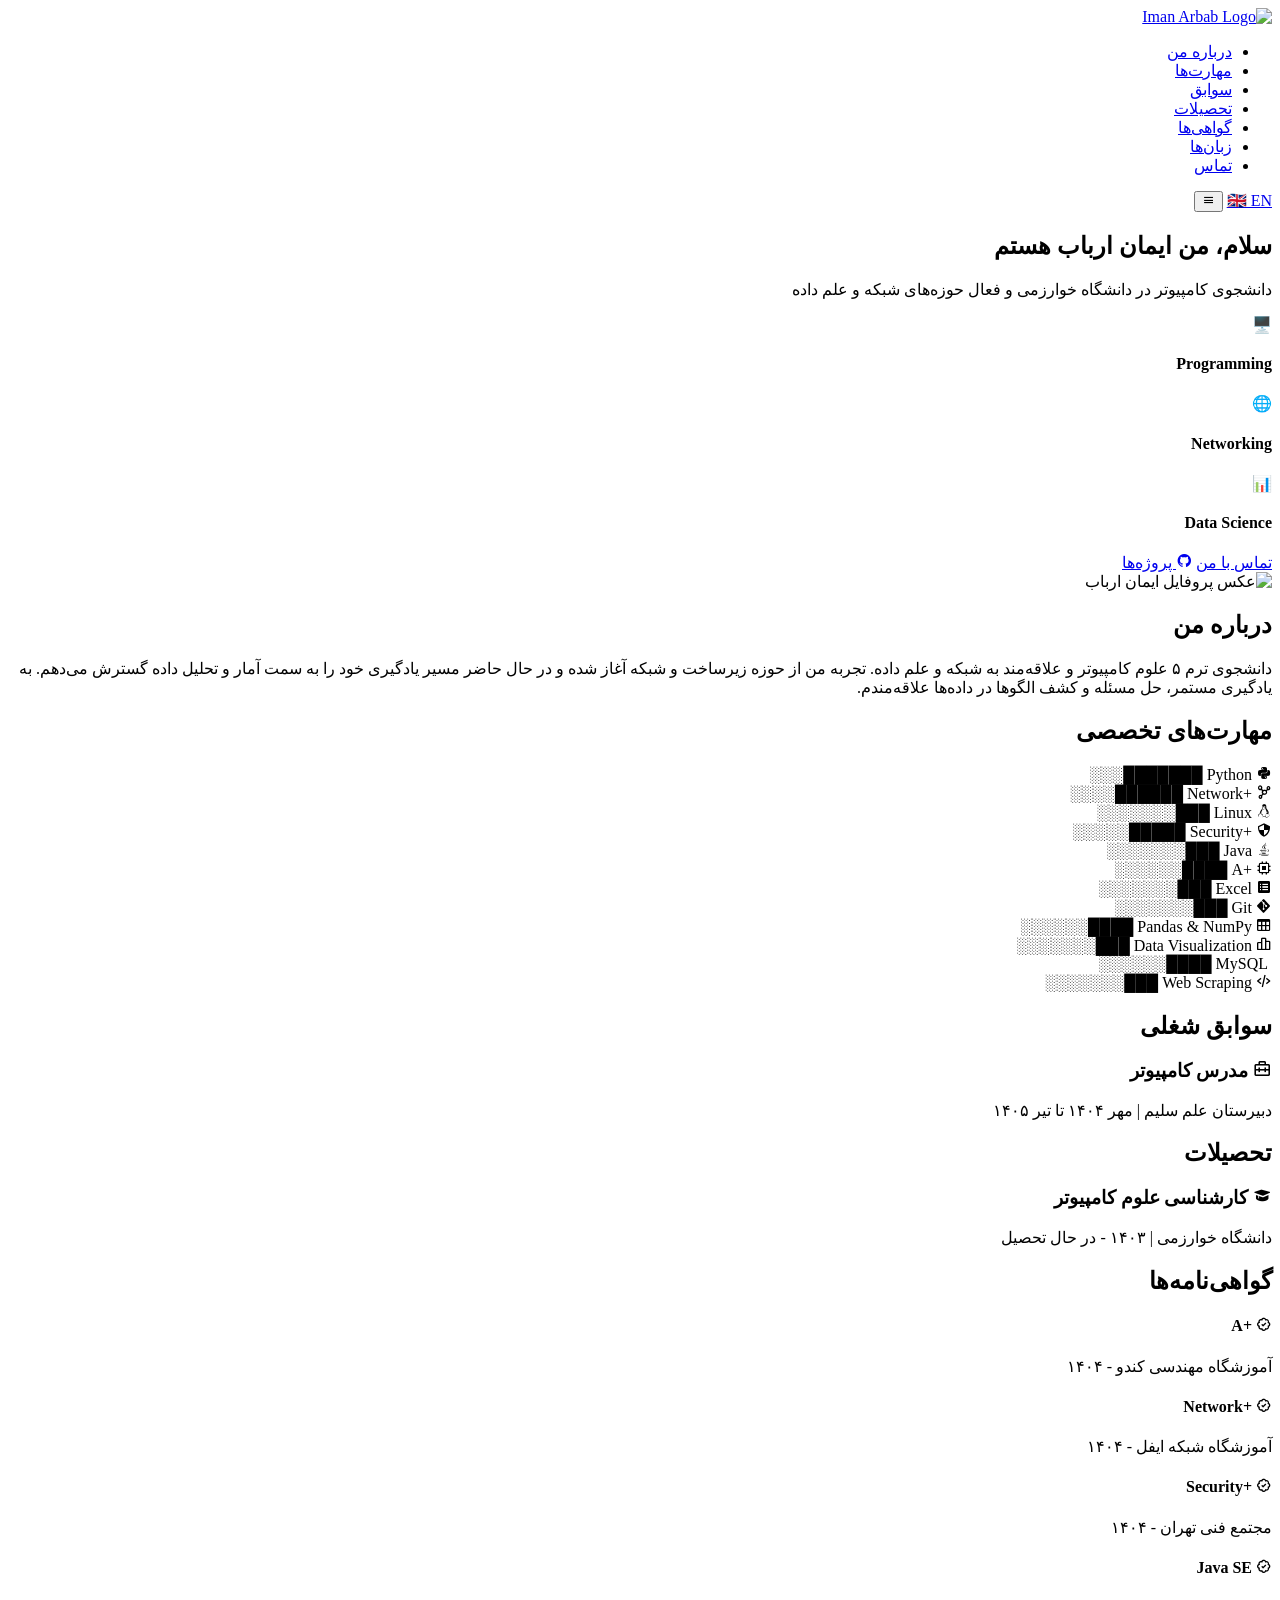
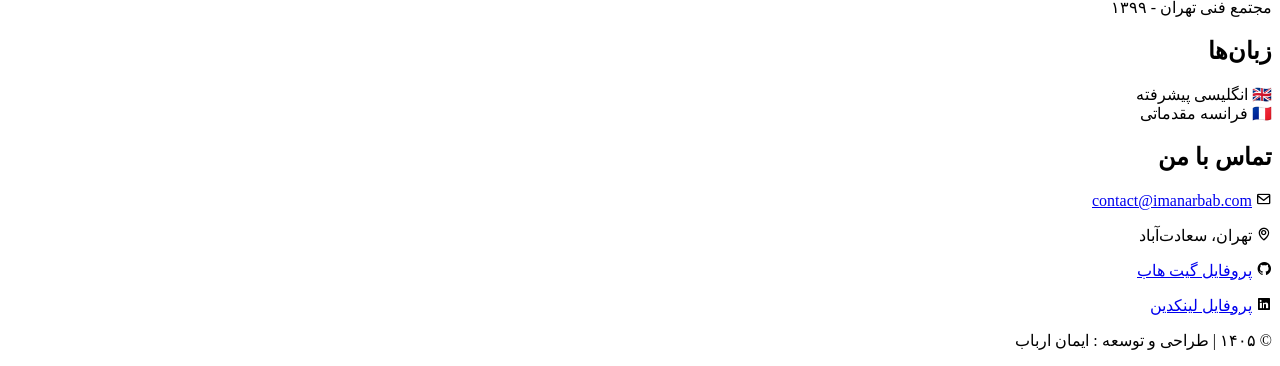
==== fa/index.html @ 41fd0ffd "Applying the changes for FA page" ====
<!DOCTYPE html>
<html lang="fa" dir="rtl">
<head>
  <!-- Google Tag Manager -->
  <script>(function(w,d,s,l,i){w[l]=w[l]||[];w[l].push({'gtm.start':
  new Date().getTime(),event:'gtm.js'});var f=d.getElementsByTagName(s)[0],
  j=d.createElement(s),dl=l!='dataLayer'?'&l='+l:'';j.async=true;j.src=
  'https://www.googletagmanager.com/gtm.js?id='+i+dl;f.parentNode.insertBefore(j,f);
  })(window,document,'script','dataLayer','GTM-KXTHN4BJ');</script>
  <!-- End Google Tag Manager -->
  <meta charset="UTF-8" />
  <meta name="viewport" content="width=device-width, initial-scale=1.0" />
  <title>Iman Arbab | Portfolio</title>
  <link rel="alternate" hreflang="en" href="https://imanarbab.com/" />
  <link rel="alternate" hreflang="fa" href="https://imanarbab.com/fa/" />
  <link rel="alternate" hreflang="x-default" href="https://imanarbab.com/" />
  <!-- Favicon -->
  <link rel="icon" type="image/png" href="../favicon.png">
  <link rel="apple-touch-icon" href="../favicon.png">
  <meta name="description" content="پورتفولیوی شخصی ایمان ارباب - متخصص شبکه، علم داده و علوم کامپیوتر">
  <link rel="preconnect" href="https://fonts.googleapis.com">
  <link rel="preconnect" href="https://fonts.gstatic.com" crossorigin>
  <link href="https://fonts.googleapis.com/css2?family=Vazirmatn:wght@300;400;500;700;800&display=swap" rel="stylesheet">
  <link href='https://unpkg.com/boxicons@2.1.4/css/boxicons.min.css' rel='stylesheet'>
  <link rel="stylesheet" href="../style.css" />
</head>
<body>
  <!-- Google Tag Manager (noscript) -->
  <noscript><iframe src="https://www.googletagmanager.com/ns.html?id=GTM-KXTHN4BJ"
  height="0" width="0" style="display:none;visibility:hidden"></iframe></noscript>
  <!-- End Google Tag Manager (noscript) -->
  <header class="header" id="home">
    <nav class="nav container">
      <a href="#home" class="logo">
        <img src="../favicon.png" alt="Iman Arbab Logo" class="nav-logo-img">
      </a>
      <ul class="nav-links" id="navLinks">
        <li><a href="#about">درباره من</a></li>
        <li><a href="#skills">مهارت‌ها</a></li>
        <li><a href="#experience">سوابق</a></li>
        <li><a href="#education">تحصیلات</a></li>
        <li><a href="#certificates">گواهی‌ها</a></li>
        <li><a href="#languages">زبان‌ها</a></li>
        <li><a href="#contact">تماس</a></li>
      </ul>
      <div class="nav-controls">
        <a href="/" class="lang-switch">🇬🇧 EN</a>
        <button class="menu-btn" id="menuBtn"><i class='bx bx-menu'></i></button>
      </div>
    </nav>

    <section class="hero container">
      <div class="hero-text">
        <h1>سلام، من <span>ایمان ارباب</span> هستم</h1>
        <p class="lead">
          دانشجوی کامپیوتر در دانشگاه خوارزمی و فعال حوزه‌های شبکه و علم داده
        </p>
        
        <!-- سکشن سه ستونه هویت حرفه‌ای فوری (تغییر بند ۱۰) -->
        <div class="hero-pillars">
          <div class="pillar-item">
            <span class="pillar-icon">🖥️</span>
            <h4>Programming</h4>
          </div>
          <div class="pillar-item">
            <span class="pillar-icon">🌐</span>
            <h4>Networking</h4>
          </div>
          <div class="pillar-item">
            <span class="pillar-icon">📊</span>
            <h4>Data Science</h4>
          </div>
        </div>

        <div class="hero-actions">
          <a href="#contact" class="btn primary">تماس با من</a>
          <a href="https://github.com/arbabiman" target="_blank" class="btn github-btn"><i class='bx bxl-github'></i> پروژه‌ها</a>
          
        </div>

      </div>

      <div class="hero-image-outer">
        <div class="hero-image-wrap">
          <img src="../profile.jpg" alt="عکس پروفایل ایمان ارباب" class="hero-image">
        </div>
      </div>
    </section>
  </header>

  <main>
    <section id="about" class="section container hidden-animate">
      <h2>درباره من</h2>
      <p>
        دانشجوی ترم ۵ علوم کامپیوتر و علاقه‌مند به شبکه و علم داده. تجربه من از حوزه زیرساخت و شبکه آغاز شده و در حال حاضر مسیر یادگیری خود را به سمت آمار و تحلیل داده گسترش می‌دهم. به یادگیری مستمر، حل مسئله و کشف الگوها در داده‌ها علاقه‌مندم.
      </p>
    </section>

    <section id="skills" class="section container hidden-animate">
      <h2>مهارت‌های تخصصی</h2>
      <div class="terminal-skills-grid">
        
        <div class="term-skill">
          <span class="term-name"><i class='bx bxl-python'></i> Python</span>
          <span class="term-bar"><span class="solid">███████</span><span class="dotted">░░░</span></span>
        </div>

        <div class="term-skill">
          <span class="term-name"><i class='bx bx-network-chart'></i> +Network</span>
          <span class="term-bar"><span class="solid">██████</span><span class="dotted">░░░░</span></span>
        </div>
        
        <div class="term-skill">
          <span class="term-name"><i class='bx bxl-tux'></i> Linux</span>
          <span class="term-bar"><span class="solid">███</span><span class="dotted">░░░░░░░</span></span>
        </div>
        
        <div class="term-skill">
          <span class="term-name"><i class='bx bx-shield-quarter'></i> +Security</span>
          <span class="term-bar"><span class="solid">█████</span><span class="dotted">░░░░░</span></span>
        </div>

        <div class="term-skill">
          <span class="term-name"><i class='bx bxl-java'></i> Java</span>
          <span class="term-bar"><span class="solid">███</span><span class="dotted">░░░░░░░</span></span>
        </div>

        <div class="term-skill">
          <span class="term-name"><i class='bx bx-chip'></i> +A</span>
          <span class="term-bar"><span class="solid">████</span><span class="dotted">░░░░░░</span></span>
        </div>

        <div class="term-skill">
          <span class="term-name"><i class='bx bxs-spreadsheet'></i> Excel</span>
          <span class="term-bar"><span class="solid">███</span><span class="dotted">░░░░░░░</span></span>
        </div>

        <div class="term-skill">
          <span class="term-name"><i class='bx bxl-git'></i> Git</span>
          <span class="term-bar"><span class="solid">███</span><span class="dotted">░░░░░░░</span></span>
        </div>

        <div class="term-skill">
          <span class="term-name"><i class='bx bx-table'></i> Pandas &amp; NumPy</span>
          <span class="term-bar"><span class="solid">████</span><span class="dotted">░░░░░░</span></span>
        </div>

        <div class="term-skill">
          <span class="term-name"><i class='bx bx-bar-chart-alt-2'></i> Data Visualization</span>
          <span class="term-bar"><span class="solid">███</span><span class="dotted">░░░░░░░</span></span>
        </div>

        <div class="term-skill">
          <span class="term-name"><i class='bx bxl-mysql'></i> MySQL</span>
          <span class="term-bar"><span class="solid">████</span><span class="dotted">░░░░░░</span></span>
        </div>

        <div class="term-skill">
          <span class="term-name"><i class='bx bx-code-alt'></i> Web Scraping</span>
          <span class="term-bar"><span class="solid">███</span><span class="dotted">░░░░░░░</span></span>
        </div>

      </div>
    </section>
         

    <section id="experience" class="section container hidden-animate">
      <h2>سوابق شغلی</h2>
      <article class="card hover-lift">
        <h3><i class='bx bx-briefcase-alt-2'></i> مدرس کامپیوتر</h3>
        <p class="meta">دبیرستان علم سلیم | مهر ۱۴۰۴ تا تیر ۱۴۰۵</p>
      </article>
    </section>

    <section id="education" class="section container hidden-animate">
      <h2>تحصیلات</h2>
      <article class="card hover-lift">
        <h3><i class='bx bxs-graduation'></i> کارشناسی علوم کامپیوتر</h3>
        <p class="meta">دانشگاه خوارزمی | ۱۴۰۳ - در حال تحصیل</p>
      </article>
    </section>

    <section id="certificates" class="section container hidden-animate">
      <h2>گواهی‌نامه‌ها</h2>
      <div class="grid">
        <article class="card hover-lift"><h4><i class='bx bx-badge-check'></i> +A</h4><p>آموزشگاه مهندسی کندو - ۱۴۰۴</p></article>
        <article class="card hover-lift"><h4><i class='bx bx-badge-check'></i> +Network</h4><p>آموزشگاه شبکه ایفل - ۱۴۰۴</p></article>
        <article class="card hover-lift"><h4><i class='bx bx-badge-check'></i> +Security</h4><p>مجتمع فنی تهران - ۱۴۰۴</p></article>
        <article class="card hover-lift"><h4><i class='bx bx-badge-check'></i> Java SE</h4><p>مجتمع فنی تهران - ۱۳۹۹</p></article>
      </div>
    </section>

    <section id="languages" class="section container hidden-animate">
      <h2>زبان‌ها</h2>
      <div class="card">
        <div class="lang-row">
          <div class="lang-title">🇬🇧 انگلیسی <span>پیشرفته</span></div>
          <div class="progress"><div style="width: 82%"></div></div>
        </div>
        <div class="lang-row">
          <div class="lang-title">🇫🇷 فرانسه <span>مقدماتی</span></div>
          <div class="progress"><div style="width: 24%"></div></div>
        </div>
      </div>
    </section>

    <section id="contact" class="section container hidden-animate">
      <h2>تماس با من</h2>
      <div class="card contact-card">
        <p><i class='bx bx-envelope'></i> <a href="mailto:contact@imanarbab.com">contact@imanarbab.com</a></p>
        <p><i class='bx bx-map'></i> تهران، سعادت‌آباد</p>
        <p><i class='bx bxl-github'></i> <a href="https://github.com/iman-arbab" target="_blank">پروفایل گیت هاب</a></p>
        <p><i class='bx bxl-linkedin-square'></i> <a href="https://www.linkedin.com/in/iman-arbab/" target="_blank">پروفایل لینکدین</a></p>
      </div>
    </section>
  </main>

  <footer class="footer">
    <p>© ۱۴۰۵ | طراحی و توسعه : ایمان ارباب</p>
  </footer>

  <script src="../script.js"></script>
</body>
</html>
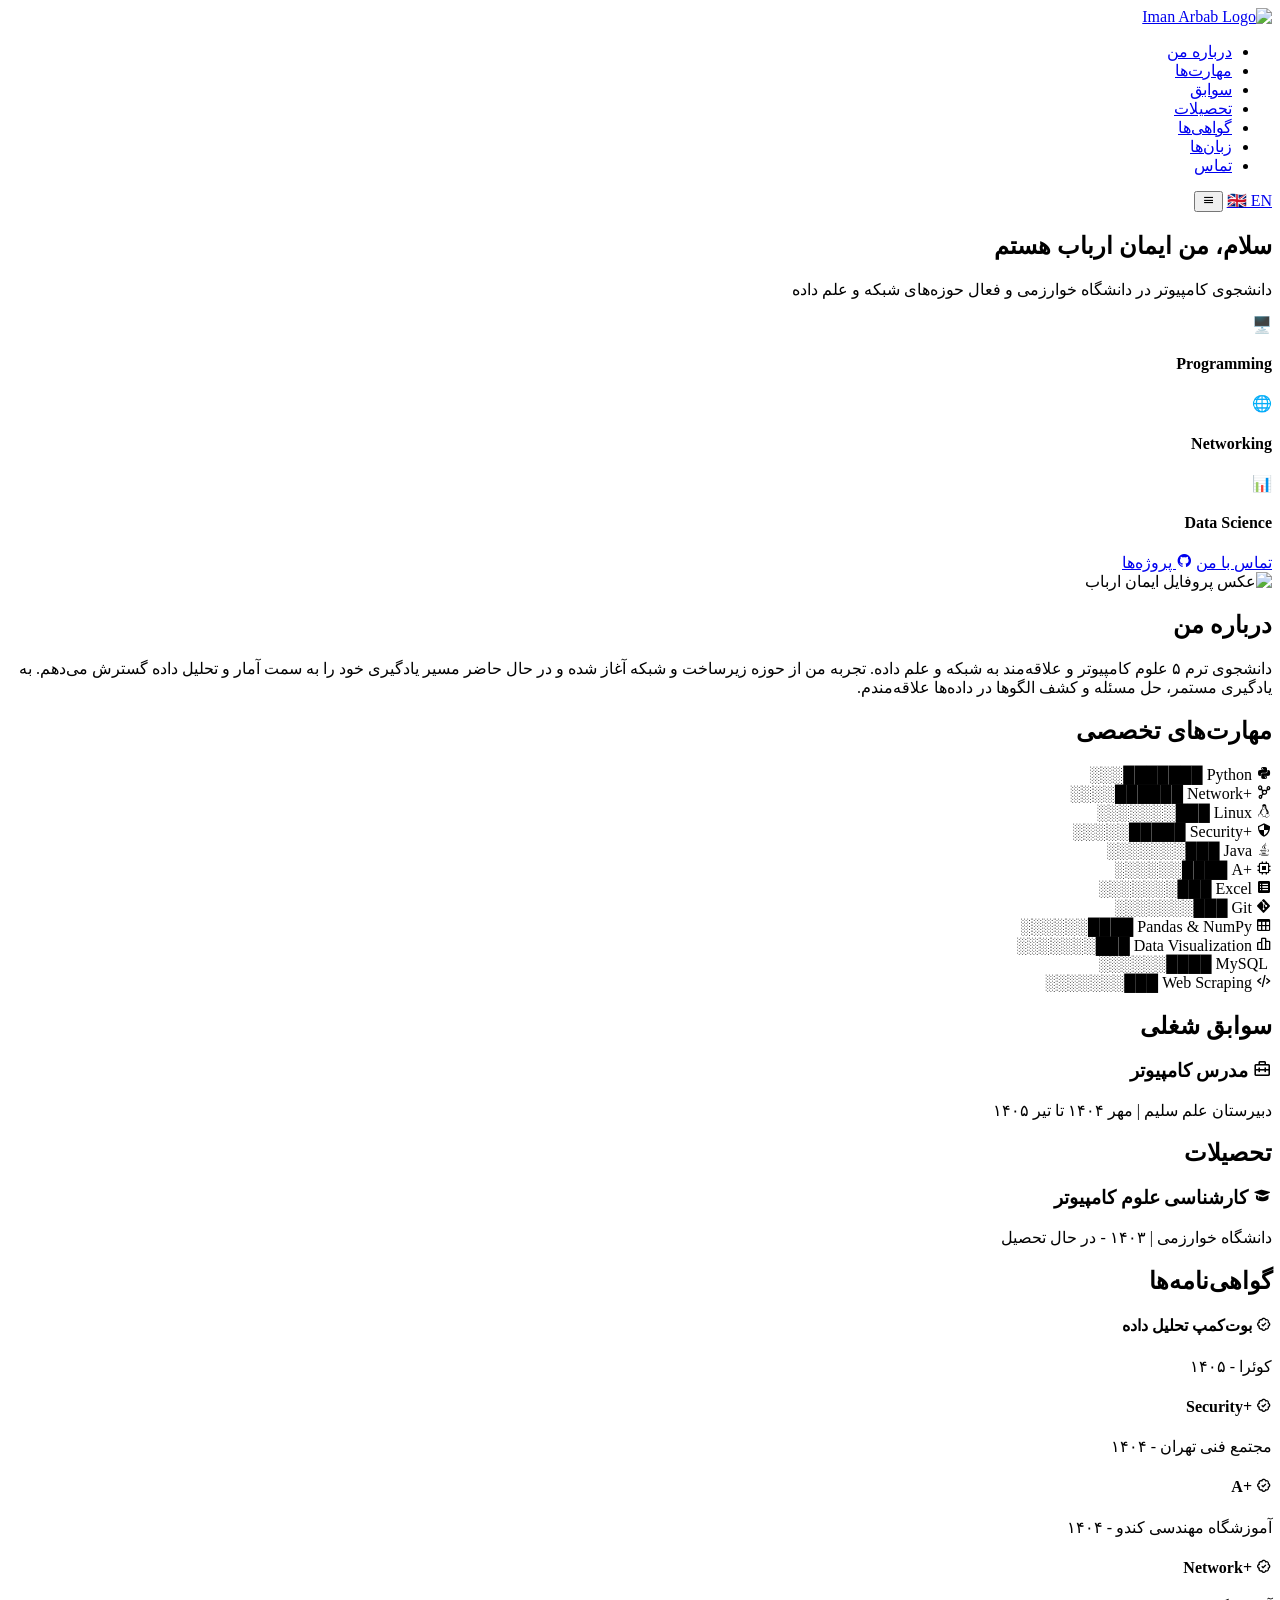
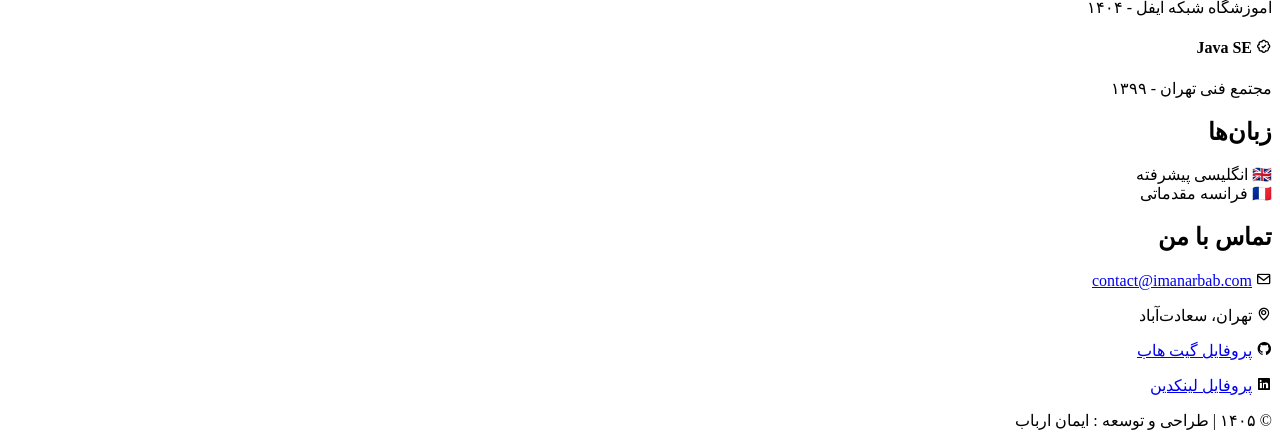
==== commit 04f581da: "Added Quera Bootcamp in FA page" ====
--- a/fa/index.html
+++ b/fa/index.html
@@ -183,9 +183,10 @@
     <section id="certificates" class="section container hidden-animate">
       <h2>گواهی‌نامه‌ها</h2>
       <div class="grid">
+        <article class="card hover-lift"><h4><i class='bx bx-badge-check'></i> بوت‌کمپ تحلیل داده</h4><p>کوئرا - ۱۴۰۵</p></article>
+        <article class="card hover-lift"><h4><i class='bx bx-badge-check'></i> +Security</h4><p>مجتمع فنی تهران - ۱۴۰۴</p></article>
         <article class="card hover-lift"><h4><i class='bx bx-badge-check'></i> +A</h4><p>آموزشگاه مهندسی کندو - ۱۴۰۴</p></article>
         <article class="card hover-lift"><h4><i class='bx bx-badge-check'></i> +Network</h4><p>آموزشگاه شبکه ایفل - ۱۴۰۴</p></article>
-        <article class="card hover-lift"><h4><i class='bx bx-badge-check'></i> +Security</h4><p>مجتمع فنی تهران - ۱۴۰۴</p></article>
         <article class="card hover-lift"><h4><i class='bx bx-badge-check'></i> Java SE</h4><p>مجتمع فنی تهران - ۱۳۹۹</p></article>
       </div>
     </section>
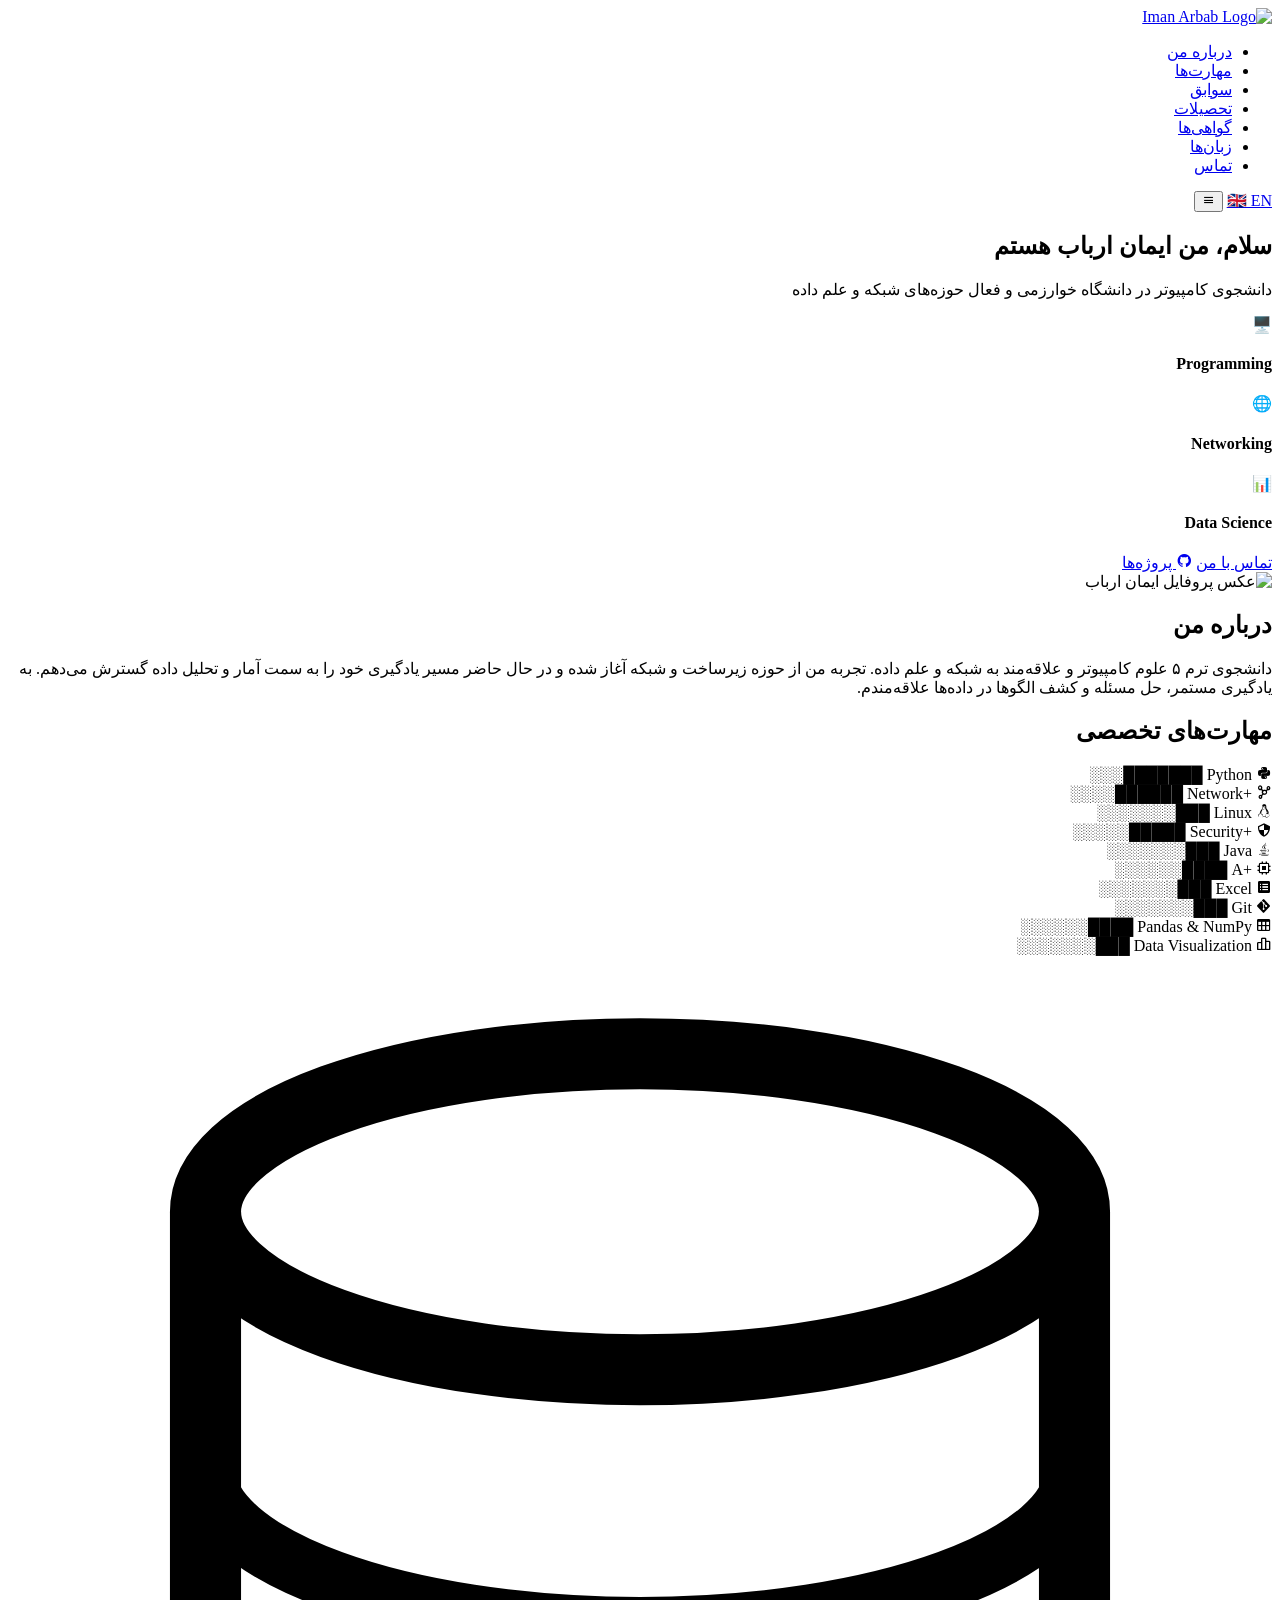
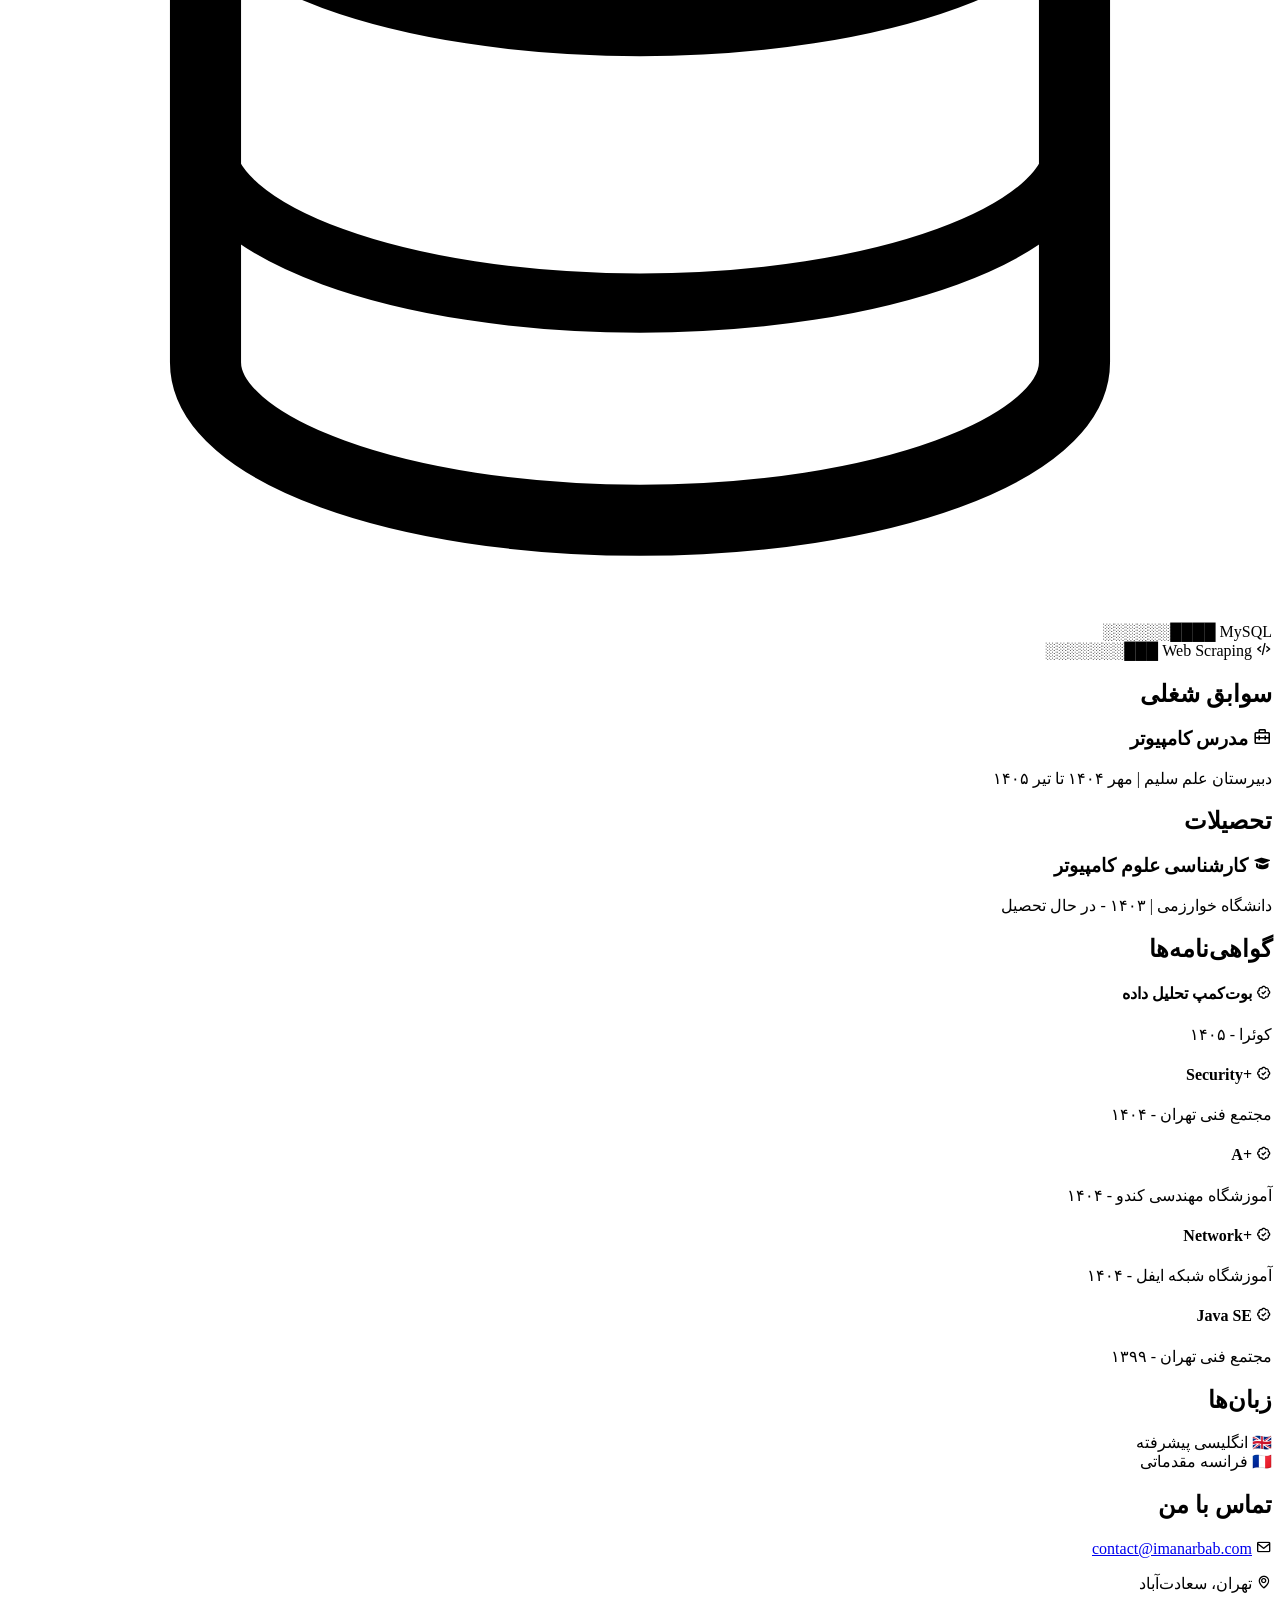
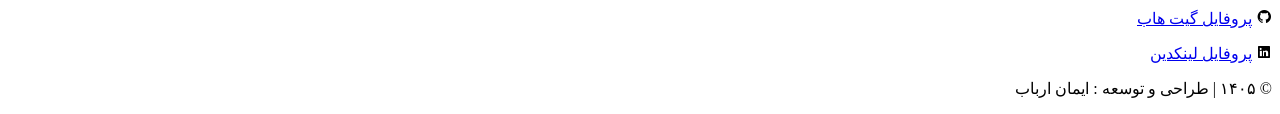
==== commit c739c82e: "Fixing MySQL Logo" ====
--- a/fa/index.html
+++ b/fa/index.html
@@ -151,7 +151,11 @@
         </div>
 
         <div class="term-skill">
-          <span class="term-name"><i class='bx bxl-mysql'></i> MySQL</span>
+          <span class="term-name"><svg class="term-sql-logo" viewBox="0 0 32 32" xmlns="http://www.w3.org/2000/svg" aria-hidden="true" focusable="false">
+            <path d="M5 6.5v19c0 2.2 4.9 4 11 4s11-1.8 11-4v-19" fill="none" stroke="currentColor" stroke-width="1.8"/>
+            <ellipse cx="16" cy="6.5" rx="11" ry="4" fill="none" stroke="currentColor" stroke-width="1.8"/>
+            <path d="M5 13c0 2.2 4.9 4 11 4s11-1.8 11-4M5 20c0 2.2 4.9 4 11 4s11-1.8 11-4" fill="none" stroke="currentColor" stroke-width="1.5"/>
+          </svg> MySQL</span>
           <span class="term-bar"><span class="solid">████</span><span class="dotted">░░░░░░</span></span>
         </div>
 
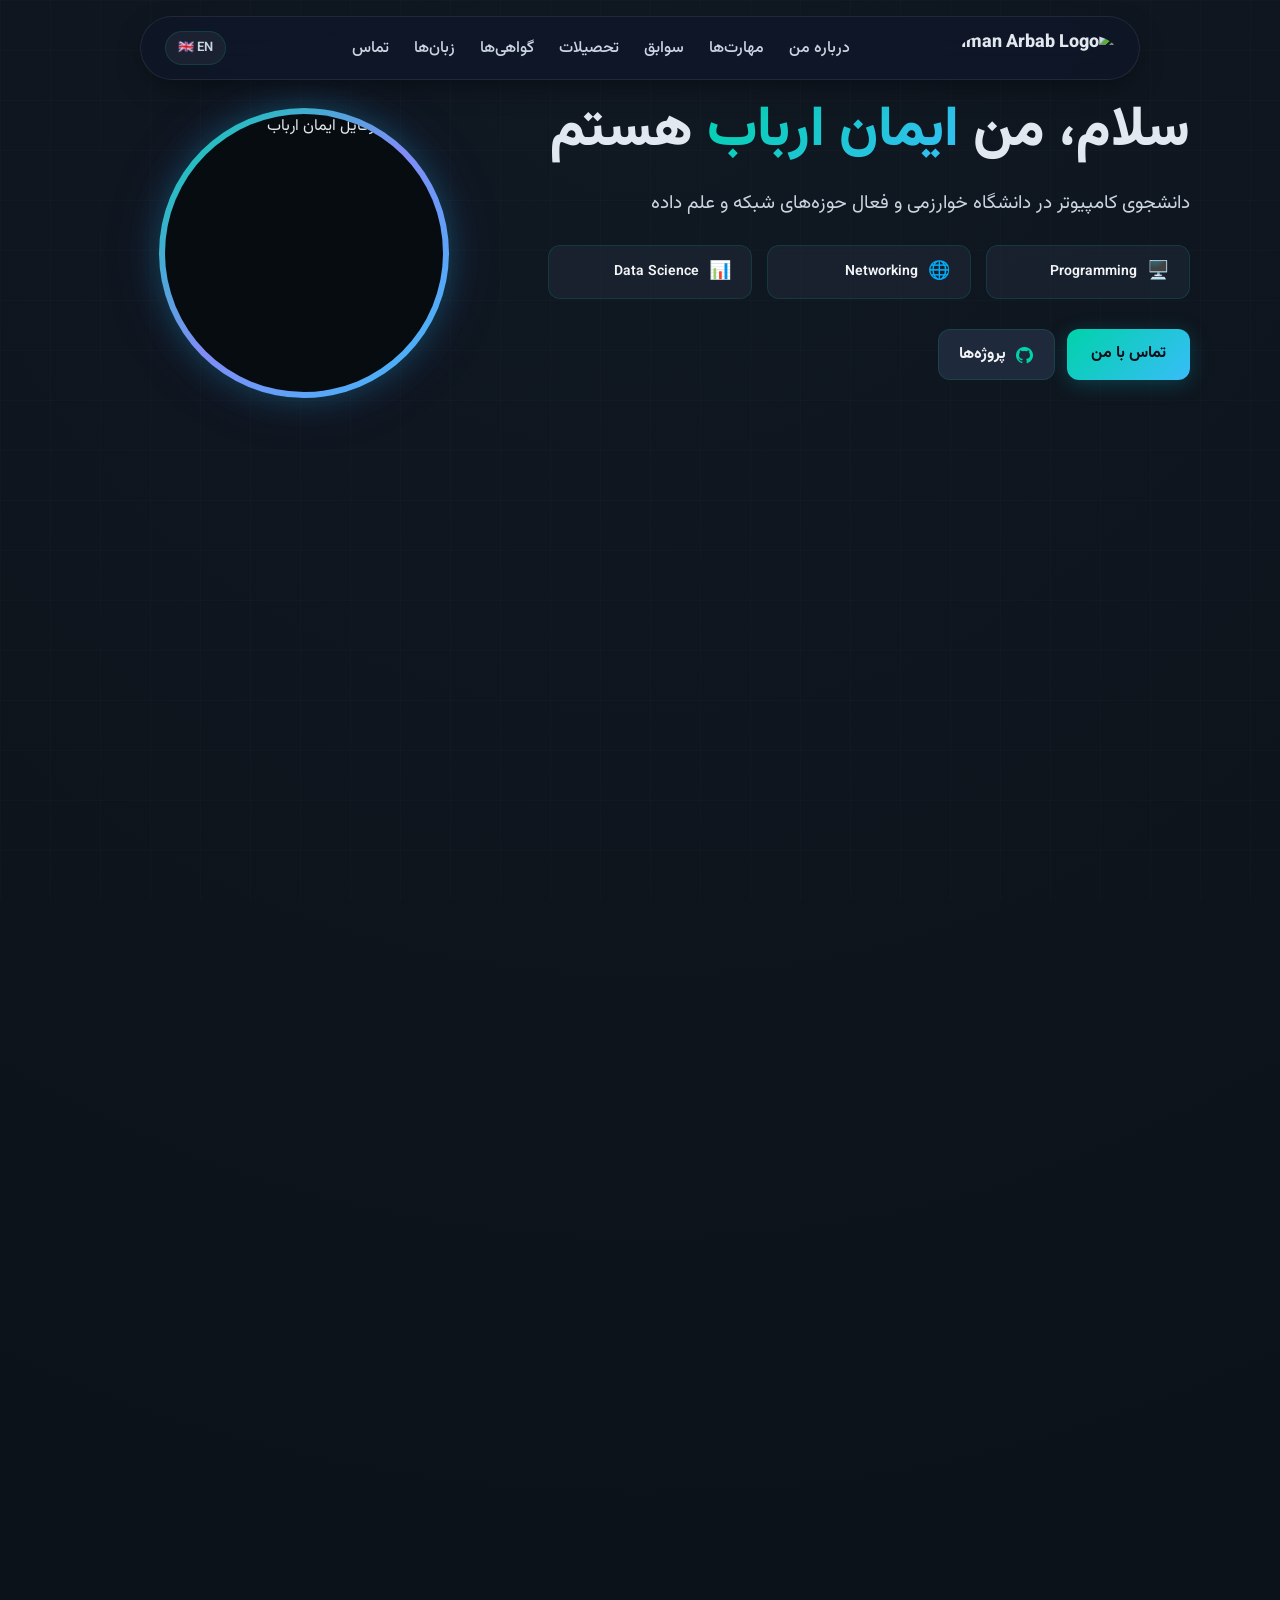
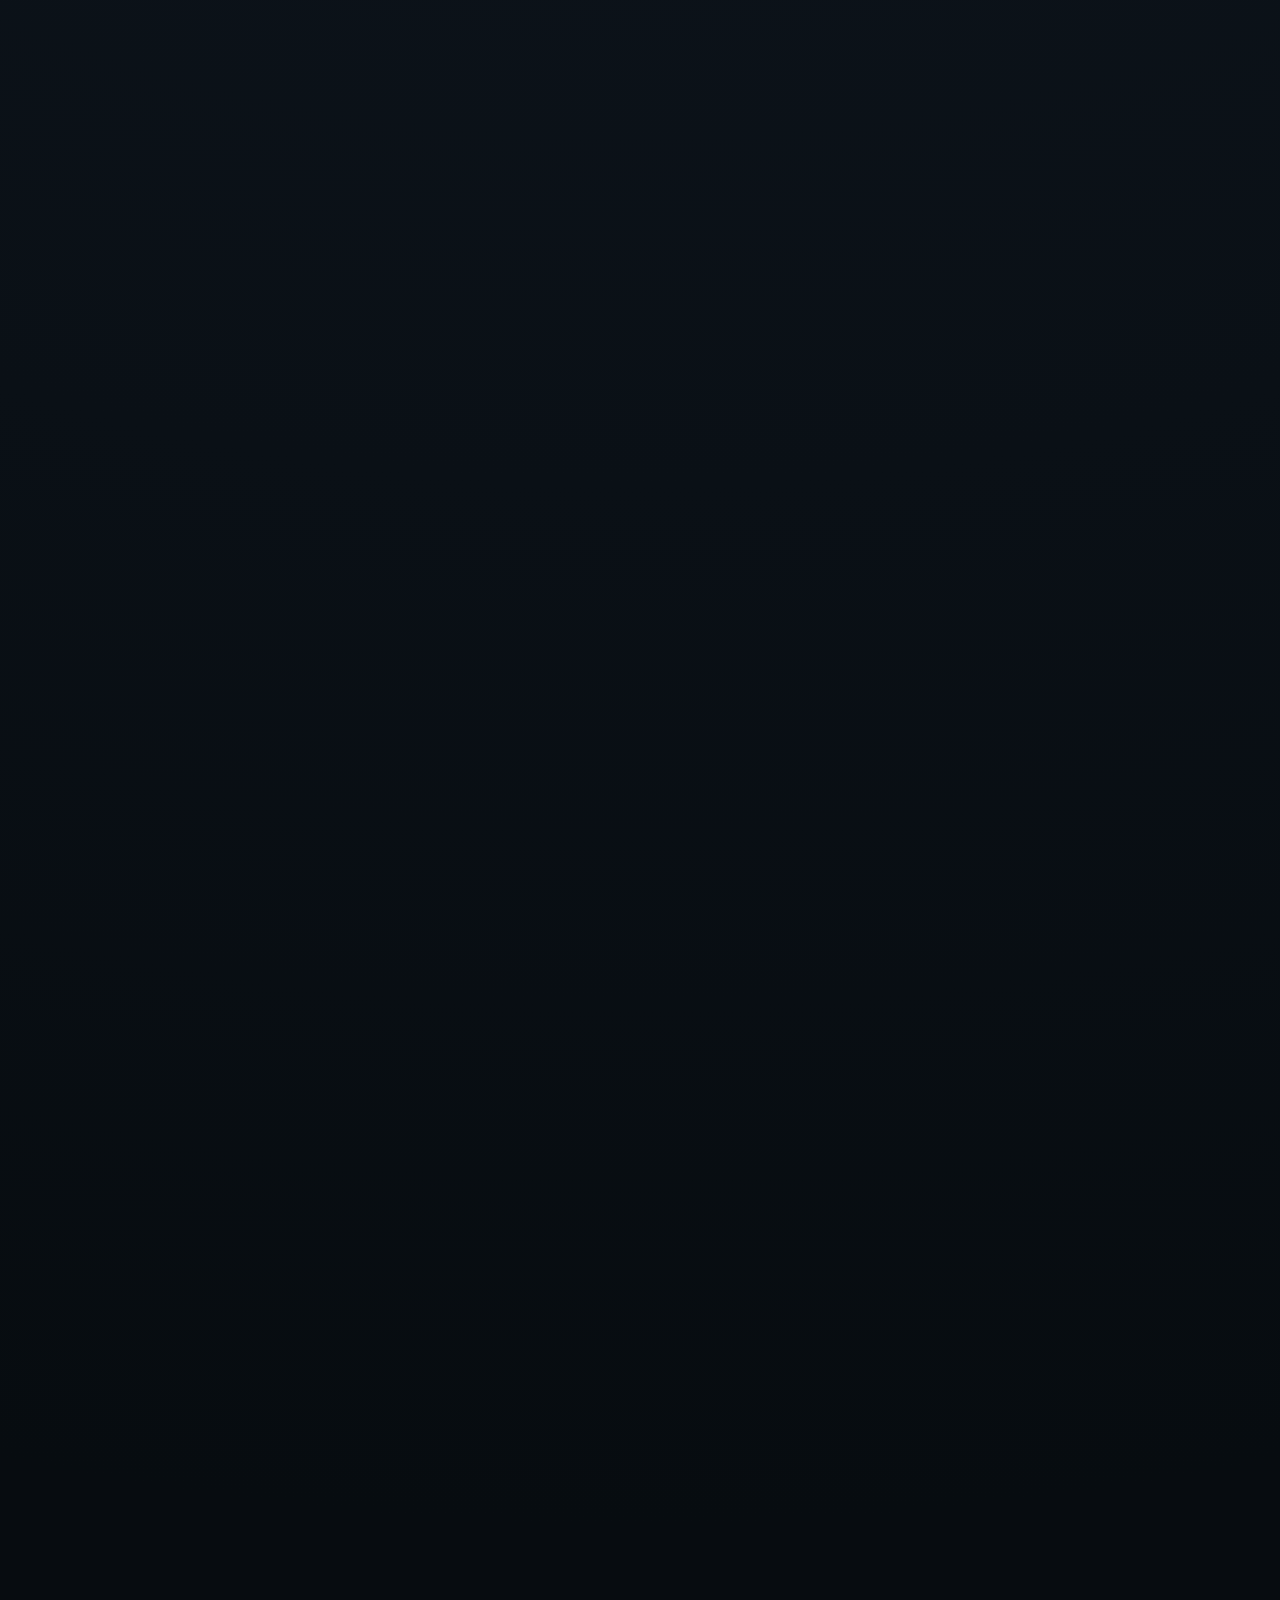
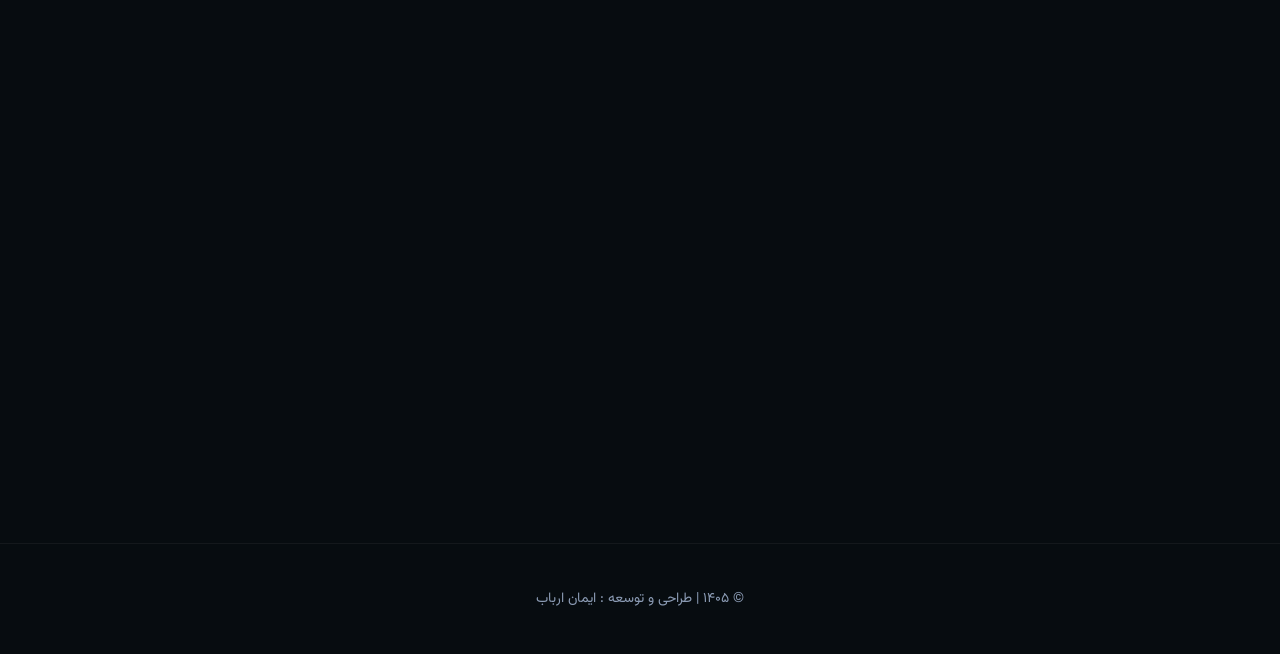
==== commit 19566049: "Upgrading Excel Skill" ====
--- a/fa/index.html
+++ b/fa/index.html
@@ -132,7 +132,7 @@
 
         <div class="term-skill">
           <span class="term-name"><i class='bx bxs-spreadsheet'></i> Excel</span>
-          <span class="term-bar"><span class="solid">███</span><span class="dotted">░░░░░░░</span></span>
+          <span class="term-bar"><span class="solid">████</span><span class="dotted">░░░░░░</span></span>
         </div>
 
         <div class="term-skill">
--- a/style.css
+++ b/style.css
@@ -0,0 +1,435 @@
+/* پالت شماره ۳: Mint Slate (لوکس، باوقار و فوق‌حرفه‌ای) */
+:root {
+  --bg: #070c10;        /* زغال‌سنگی با تهونِ آبیِ سرد */
+  --bg-soft: #101822;   /* دودیِ سرد (هاله‌ی نوریِ کاملاً خنثی و جذاب) */
+  --card: #17212b;      /* کارت‌های تیره و یکدست */
+  --text: #e2e8f0;      /* سفیدِ ماتِ استخوانی */
+  --muted: #8b9bb4;     /* خاکستریِ سرد */
+
+  --primary: #00d2aa;   /* سبزِ نعنایی/کله‌غازیِ زنده (Mint Teal) */
+  --accent: #38bdf8;    /* آبی روشن برای تگ‌ها */
+  --violet: #818cf8;    /* آبی-بنفش */
+
+  --border: rgba(0, 210, 170, 0.15);
+  --shadow: 0 20px 40px rgba(0, 0, 0, 0.5);
+}
+
+*{box-sizing:border-box}
+html{scroll-behavior:smooth}
+
+body{
+  margin:0;
+  font-family:"Vazirmatn",sans-serif;
+  background: radial-gradient(circle at 50% 0%, var(--bg-soft) 0%, var(--bg) 80%);
+  color:var(--text);
+  position: relative;
+}
+
+/* لایه گرید پس‌زمینه مهندسی و مدرن (تغییر بند ۲) */
+body::before{
+  content:"";
+  position:fixed;
+  inset:0;
+  background-image:
+    linear-gradient(rgba(255,255,255,.015) 1px, transparent 1px),
+    linear-gradient(90deg, rgba(255,255,255,.015) 1px, transparent 1px);
+  background-size:50px 50px;
+  pointer-events:none;
+  z-index: 1;
+}
+
+a{text-decoration:none;color:inherit}
+.container{width:min(1100px,92%);margin:auto; position: relative; z-index: 2;}
+.section {
+  padding: 70px 0;
+  scroll-margin-top: 90px; /* فوت کوزه‌گری: وقتی روی لینک‌های منو کلیک می‌کنی، تگ h2 دقیقاً زیرِ کپسول وایسه، نه پشتش! */
+}
+h2{margin-bottom:30px;font-size:32px; font-weight: 800; background: linear-gradient(135deg, #fff 0%, #9ca3af 100%); -webkit-background-clip: text; -webkit-text-fill-color: transparent;}
+
+/* ناوبری هوشمند */
+.nav {
+  display: flex;
+  justify-content: space-between;
+  align-items: center;
+  padding: 12px 24px;
+  position: fixed;
+  top: 16px; /* فاصله گرفتن از سقف */
+  left: 0;
+  right: 0;
+  width: min(1000px, 92%);
+  margin: 0 auto;
+  z-index: 1000;
+  background: rgba(15, 23, 42, 0.75); /* سورمه‌ای-دودیِ نیمه‌شفاف */
+  backdrop-filter: blur(16px);
+  -webkit-backdrop-filter: blur(16px);
+  border: 1px solid rgba(255, 255, 255, 0.08); /* یک حاشیه شیشه‌ایِ بسیار ظریف */
+  border-radius: 999px; /* تبدیل به کپسول کاملاً گرد */
+  box-shadow: 0 10px 30px -10px rgba(0, 0, 0, 0.5);
+  transition: transform 0.3s ease;
+}
+
+.logo {
+  font-weight: 800;
+  font-size: 18px;
+  background: linear-gradient(90deg, #fff, var(--accent));
+  -webkit-background-clip: text;
+  -webkit-text-fill-color: transparent;
+}
+.nav-links{display:flex;gap:25px;list-style:none;margin:0;padding:0}
+.nav-links a{color:#cbd5e1; font-weight: 500; transition: 0.2s;}
+.nav-links a:hover{color:var(--primary)}
+.menu-btn{display:none;background:none;border:none;color:#fff;font-size:28px}
+
+/* استایل بخش پروفایل و اطلاعات دانشجویی (تغییر بند ۱۰) */
+.identity-badge {
+  display: flex;
+  flex-direction: column;
+  gap: 6px;
+  margin-bottom: 20px;
+}
+.badge-tag {
+  align-self: flex-start;
+  background: rgba(6, 182, 212, 0.1);
+  color: var(--primary);
+  border: 1px solid rgba(6, 182, 212, 0.2);
+  padding: 4px 12px;
+  border-radius: 8px;
+  font-size: 13px;
+  font-weight: 700;
+  letter-spacing: 0.5px;
+}
+.badge-sub {
+  color: var(--muted);
+  font-size: 14px;
+  font-weight: 500;
+}
+.university-text {
+  margin: 2px 0 0;
+  font-size: 13px;
+  color: var(--violet);
+}
+
+.hero {
+  display: grid;
+  grid-template-columns: 1.2fr .8fr;
+  gap: 30px;
+  align-items: center;
+  padding: 96px 0 70px; /* پدینگ بالا از 56 به 96 افزایش پیدا کرد تا نره زیر منو */
+}
+.hero h1{font-size:clamp(34px,4.5vw,56px);line-height:1.3;margin:0 0 15px; font-weight: 800;}
+.hero h1 span{background: linear-gradient(135deg, var(--primary) 0%, var(--accent) 100%); -webkit-background-clip: text; -webkit-text-fill-color: transparent;}
+.lead{font-size:19px; color: #cbd5e1; line-height: 1.7;}
+
+/* ستون‌های ۳ گانه هویتی فوری */
+.hero-pillars {
+  display: flex;
+  gap: 15px;
+  margin: 25px 0;
+}
+.pillar-item {
+  background: rgba(31, 41, 55, 0.6);
+  border: 1px solid var(--border);
+  border-radius: 12px;
+  padding: 12px 20px;
+  display: flex;
+  align-items: center;
+  gap: 10px;
+  flex: 1;
+}
+.pillar-item h4 { margin: 0; font-size: 14px; font-weight: 600; color: #f3f4f6; }
+.pillar-icon { font-size: 18px; }
+
+.hero-actions{display:flex; flex-wrap:wrap; gap:12px; margin:30px 0}
+.btn{padding:12px 24px;border-radius:12px;font-weight:700; transition: 0.25s;}
+.btn.primary{background: linear-gradient(135deg, var(--primary) 0%, var(--accent) 100%); color:#0b0f19; box-shadow: 0 4px 20px rgba(6, 182, 212, 0.25);}
+.btn.primary:hover{transform: translateY(-2px); box-shadow: 0 6px 24px rgba(6, 182, 212, 0.4);}
+.btn.ghost{border:1px solid var(--border);color:#cbd5e1; background: rgba(255,255,255,0.02);}
+.btn.ghost:hover{background: rgba(255,255,255,0.07); color: #fff;}
+
+.hero-mini{display:flex;flex-wrap:wrap;gap:20px;color:#cbd5e1;font-size:14px}
+.hero-mini i{color:var(--primary);margin-left:4px; font-size: 16px;}
+
+/* دایره‌ای کردن پروفایل و ایجاد افکت گلو پریمیوم (تغییر بند ۳) */
+.hero-image-outer {
+  display: flex;
+  justify-content: center;
+  align-items: center;
+}
+.hero-image-wrap{
+  position:relative;
+  width:290px;height:290px;
+  border-radius:50%;
+  padding:6px;
+  background:linear-gradient(135deg, var(--primary), var(--violet), var(--accent));
+  box-shadow: 0 0 30px rgba(6, 182, 212, 0.25), 0 0 60px rgba(99, 102, 241, 0.15);
+}
+.hero-image{
+  width:100%;height:100%;object-fit:cover;
+  border-radius:50%;display:block;
+  background: var(--bg);
+}
+
+/* ساختار جدید و پویای کارت‌ها (تغییر بند ۴) */
+.card{
+  background: linear-gradient(145deg, rgba(31, 41, 55, 0.7) 0%, rgba(17, 24, 39, 0.7) 100%);
+  border:1px solid var(--border);
+  border-radius:16px;
+  padding:24px;
+  box-shadow: 0 4px 30px rgba(0, 0, 0, 0.1);
+  backdrop-filter: blur(5px);
+  transition: transform .3s ease, border-color .3s ease, box-shadow .3s ease;
+}
+.hover-lift:hover{
+  transform:translateY(-8px);
+  border-color: rgba(6, 182, 212, 0.4);
+  box-shadow: var(--shadow);
+}
+
+.meta{color:var(--primary);font-size:14px;margin-top:4px; font-weight: 500;}
+
+/* ارتقای جدی بخش مهارت‌ها و پروگرس بارها (تغییر بند ۵) */
+/* استایل جدید مهارت‌ها با تم ترمینال (مستطیل‌های توپر و نقطه چین) */
+.terminal-skills-grid {
+  display: grid;
+  grid-template-columns: repeat(2, 1fr); /* چیدمان دو ستونه (یکی راست یکی چپ) */
+  gap: 24px 40px;
+  background: linear-gradient(145deg, rgba(31, 41, 55, 0.4) 0%, rgba(17, 24, 39, 0.4) 100%);
+  border: 1px solid var(--border);
+  border-radius: 16px;
+  padding: 35px;
+  backdrop-filter: blur(5px);
+}
+
+.term-skill {
+  display: flex;
+  justify-content: space-between;
+  align-items: center;
+  padding-bottom: 12px;
+  border-bottom: 1px dashed rgba(255, 255, 255, 0.1);
+}
+
+.term-skill:nth-last-child(-n+2) {
+  /* حذف خط زیرین برای دو آیتم آخر در حالت دسکتاپ */
+  border-bottom: none;
+}
+
+.term-name {
+  font-weight: 600;
+  display: flex;
+  align-items: center;
+  gap: 10px;
+  font-size: 15px;
+}
+
+.term-name i {
+  color: var(--primary);
+  font-size: 22px;
+}
+
+.term-name .term-sql-logo {
+  width: 22px;
+  height: 22px;
+  flex-shrink: 0;
+  display: block;
+  color: var(--primary);
+}
+
+/* فونت و ظاهر مستطیل‌ها */
+.term-bar {
+  font-family: 'Courier New', Courier, monospace;
+  font-size: 18px;
+  letter-spacing: 1px;
+}
+
+.term-bar .solid {
+  color: var(--primary); /* رنگ اصلی (فیروزه‌ای) برای مستطیل‌های پر */
+  text-shadow: 0 0 8px rgba(6, 182, 212, 0.4);
+}
+
+.term-bar .dotted {
+  color: rgba(255, 255, 255, 0.15); /* رنگ خاکستری محو برای نقطه‌چین‌ها */
+}
+
+/* ریسپانسیو کردن مهارت‌ها برای گوشی (تک ستونه شدن) */
+@media (max-width: 850px) {
+  .terminal-skills-grid {
+    grid-template-columns: 1fr;
+    padding: 25px;
+  }
+  .term-skill:nth-last-child(-n+2) {
+    border-bottom: 1px dashed rgba(255, 255, 255, 0.1);
+  }
+  .term-skill:last-child {
+    border-bottom: none;
+    padding-bottom: 0;
+  }
+  .term-bar {
+    font-size: 16px;
+  }
+}
+
+.grid{
+  display:grid;
+  grid-template-columns:repeat(auto-fit,minmax(220px,1fr));
+  gap:16px;
+}
+
+/* بخش زبان‌ها */
+.lang-row{margin-bottom:20px}
+.lang-row:last-child{margin-bottom:0}
+.lang-title{display:flex;justify-content:space-between;margin-bottom:8px; font-weight: 600;}
+.lang-title span { color: var(--muted); font-size: 13px; }
+.progress{
+  width:100%;height:10px;background:#0b1220;border-radius:999px;overflow:hidden;
+  border:1px solid rgba(255,255,255,0.05);
+}
+.progress div{
+  height:100%;
+  background:linear-gradient(90deg, var(--violet), var(--accent));
+}
+
+.contact-card p{display:flex;align-items:center;gap:10px; font-size: 16px;}
+.contact-card i{color:var(--primary); font-size: 20px;}
+
+.footer{
+  border-top:1px solid rgba(255,255,255,0.05);
+  text-align:center;
+  color:var(--muted);
+  padding:30px 0;
+  margin-top:40px;
+  font-size: 14px;
+}
+
+/* کلاس‌های سیستم انیمیشن ورود هوشمند (تغییر بند ۸) */
+.hidden-animate {
+  opacity: 0;
+  transform: translateY(30px);
+  transition: opacity 0.8s cubic-bezier(0.4, 0, 0.2, 1), transform 0.8s cubic-bezier(0.4, 0, 0.2, 1);
+}
+.show-animate {
+  opacity: 1;
+  transform: translateY(0);
+}
+
+/* ریسپانسیو اختصاصی موبایل */
+@media (max-width:850px){
+  .hero{grid-template-columns:1fr; text-align: center; gap: 35px; padding-top: 120px;}
+  .identity-badge { align-items: center; }
+  .badge-tag { align-self: center; }
+  .hero-pillars { flex-direction: column; gap: 10px; }
+  .hero-actions{justify-content: center;}
+  .hero-mini{justify-content: center;}
+  .hero-image-wrap{width:230px;height:230px}
+  
+  .menu-btn{display:block}
+  .nav-links {
+    position: absolute;
+    top: calc(100% + 12px); /* به جای چسبیدن به منو، با ۱۲ پیکسل فاصله از زیر کپسول باز میشه */
+    left: 0;
+    right: 0;
+    background: rgba(15, 23, 42, 0.95);
+    backdrop-filter: blur(16px);
+    -webkit-backdrop-filter: blur(16px);
+    border: 1px solid rgba(255, 255, 255, 0.08);
+    border-radius: 24px;
+    display: none;
+    flex-direction: column;
+    padding: 20px;
+    gap: 16px;
+    box-shadow: 0 20px 40px rgba(0, 0, 0, 0.6);
+  }
+  .nav-links.show{display:flex}
+}
+
+/* استایل اختصاصی دکمه گیت‌هاب در هیرو */
+.btn.github-btn {
+  background: #1e293b;
+  color: #f3f4f6;
+  border: 1px solid var(--border);
+  display: inline-flex;
+  align-items: center;
+  gap: 8px;
+  padding: 12px 20px;
+  border-radius: 12px;
+  font-weight: 700;
+  transition: 0.25s;
+}
+
+.btn.github-btn i {
+  font-size: 20px;
+  color: var(--primary); /* آیکون گیت‌هاب فیروزه‌ای لود می‌شود */
+}
+
+.btn.github-btn:hover {
+  background: #0f172a;
+  border-color: var(--primary);
+  transform: translateY(-2px);
+  box-shadow: 0 6px 20px rgba(6, 182, 212, 0.15);
+}
+
+/* استایل لینک گیت‌هاب در بخش تماس */
+.contact-card a {
+  transition: color 0.2s ease;
+}
+.contact-card a:hover {
+  color: var(--primary);
+}
+/* =========================================
+   تغییرات مربوط به نسخه انگلیسی و دکمه زبان
+   ========================================= */
+
+/* استایل دکمه تغییر زبان */
+.lang-switch {
+  display: flex;
+  align-items: center;
+  gap: 6px;
+  background: rgba(255, 255, 255, 0.05);
+  border: 1px solid var(--border);
+  padding: 6px 12px;
+  border-radius: 20px;
+  font-size: 13px;
+  font-weight: 600;
+  color: #cbd5e1;
+  transition: all 0.3s ease;
+  margin-right: 15px; /* فاصله از دکمه منو در موبایل */
+}
+
+.lang-switch:hover {
+  background: rgba(6, 182, 212, 0.1);
+  border-color: var(--primary);
+  color: var(--primary);
+  transform: translateY(-2px);
+}
+
+/* فونت اختصاصی برای صفحه انگلیسی */
+[dir="ltr"] {
+  font-family: 'Inter', "Vazirmatn", sans-serif;
+}
+
+/* تنظیم جایگاه دکمه زبان در موبایل */
+@media (max-width: 850px) {
+  .nav-controls {
+    display: flex;
+    align-items: center;
+  }
+}
+/* استایل لوگوی تصویری در منو */
+.logo {
+  display: flex;
+  align-items: center;
+  /* حذف بک‌گراند گرادیانت قبلی که برای متن بود تا روی عکس تاثیر نگذارد */
+  background: none; 
+  -webkit-text-fill-color: initial;
+}
+
+.nav-logo-img {
+  height: 38px; /* ارتفاع دقیق و متناسب برای منوی کپسولی */
+  width: auto;
+  border-radius: 50%; /* برای اطمینان از گرد بودن کامل و تمیزی لبه‌ها */
+  transition: transform 0.3s ease, box-shadow 0.3s ease;
+}
+
+.nav-logo-img:hover {
+  transform: scale(1.08); /* افکت بزرگ‌نمایی ملایم هنگام هاور */
+  box-shadow: 0 0 15px rgba(0, 210, 170, 0.4); /* هاله نور سبز کله‌غازی ملایم */
+}
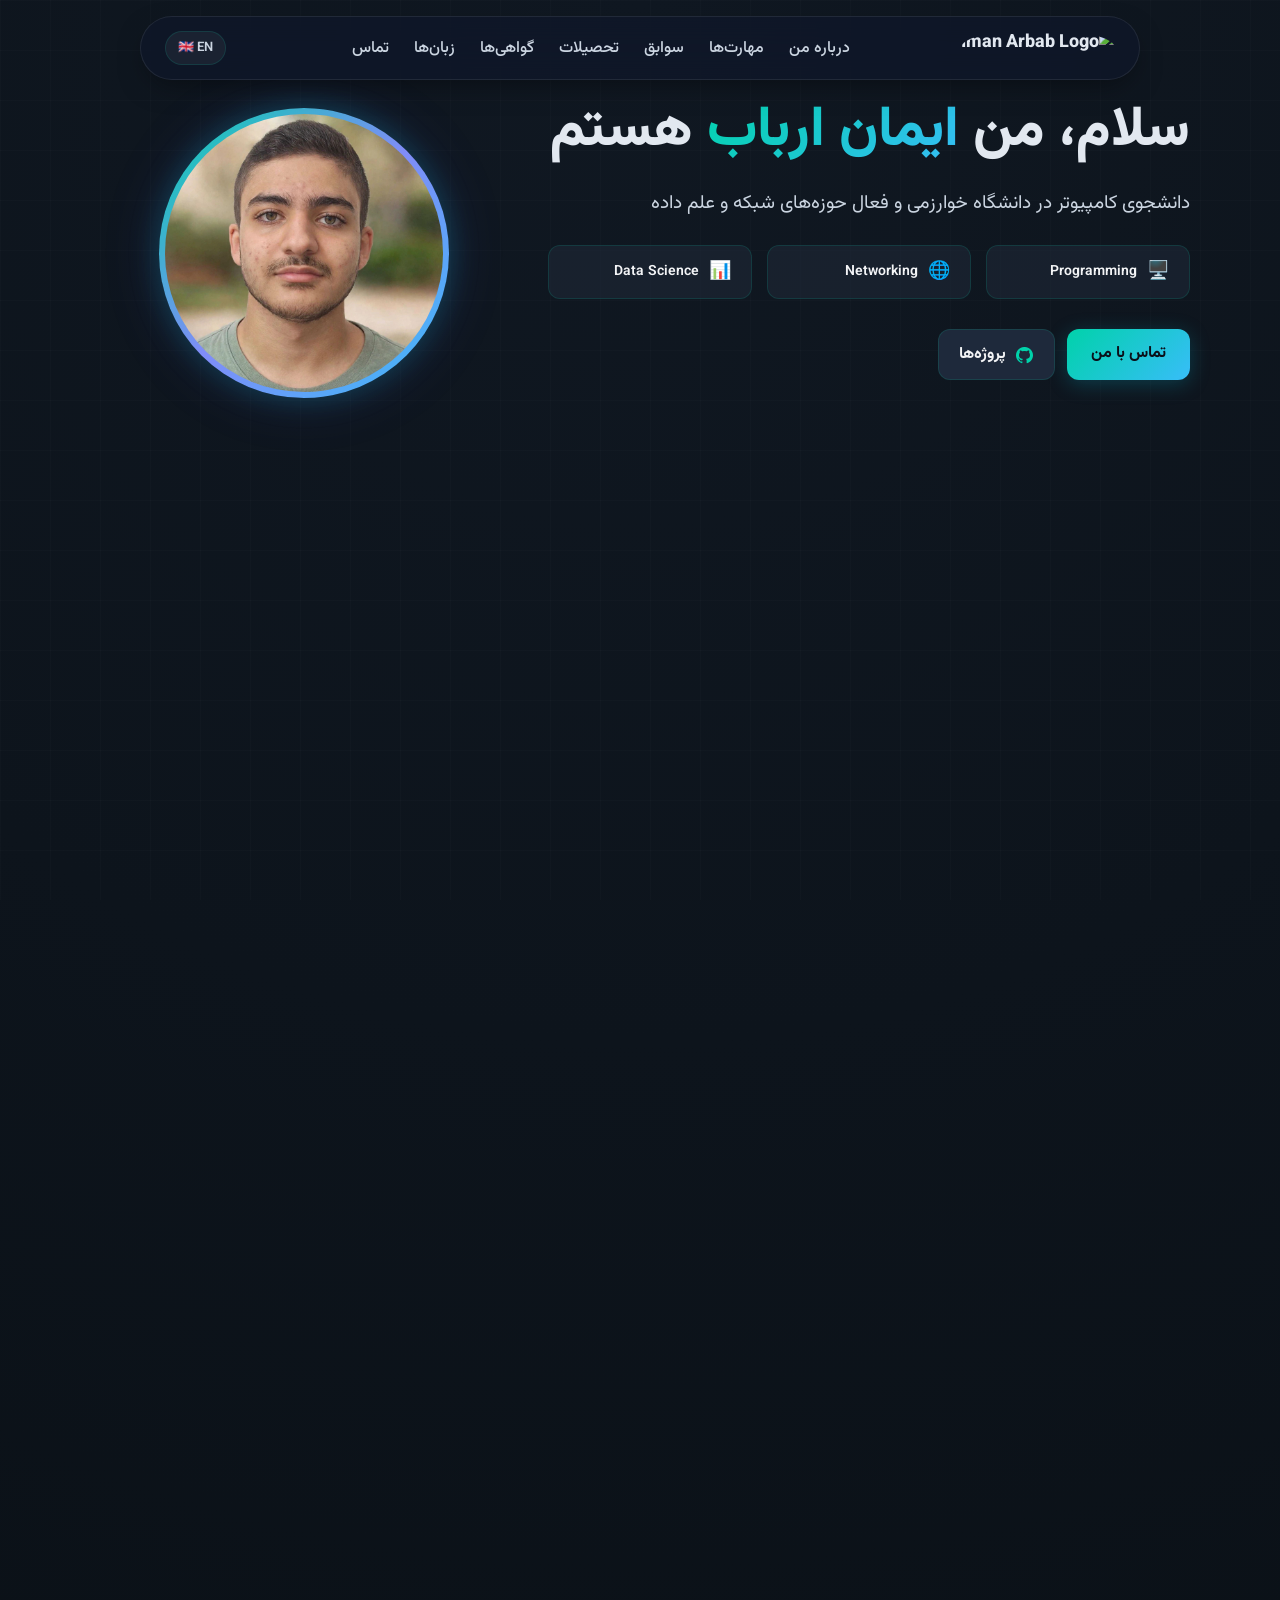
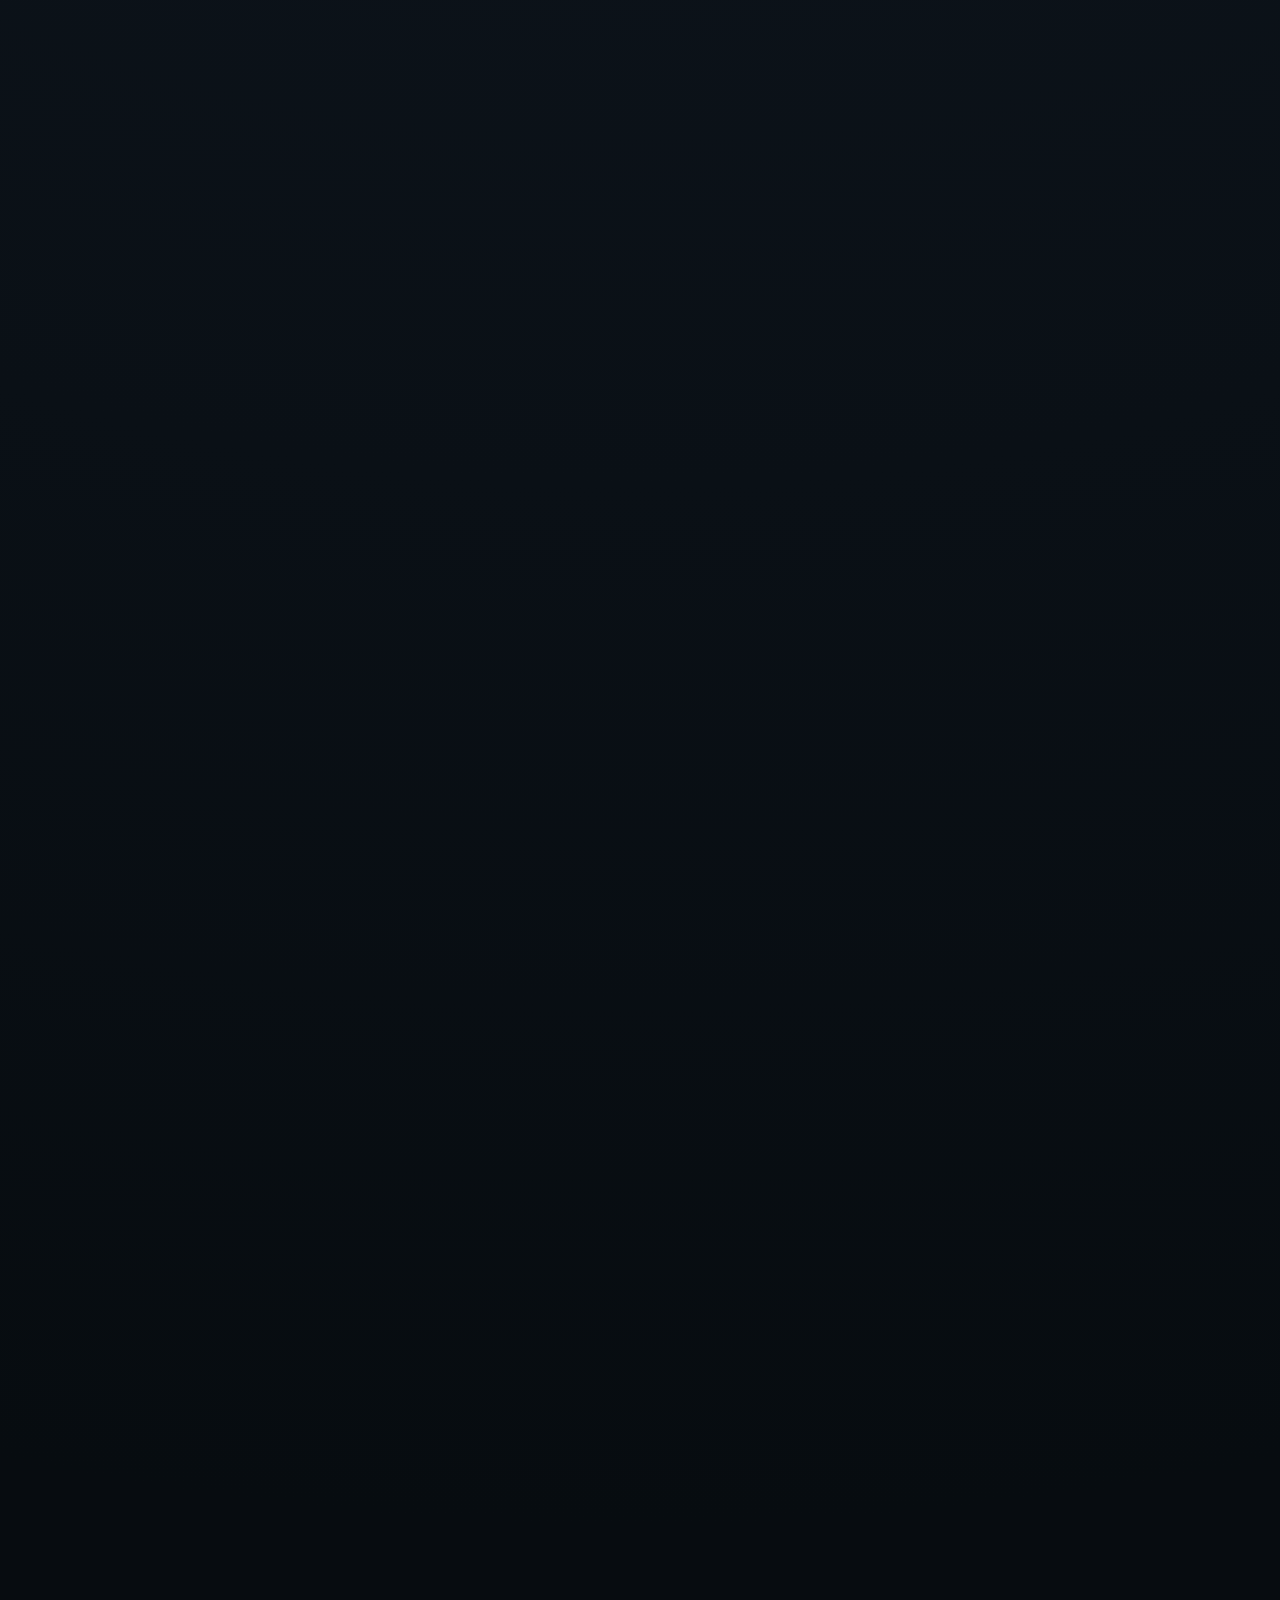
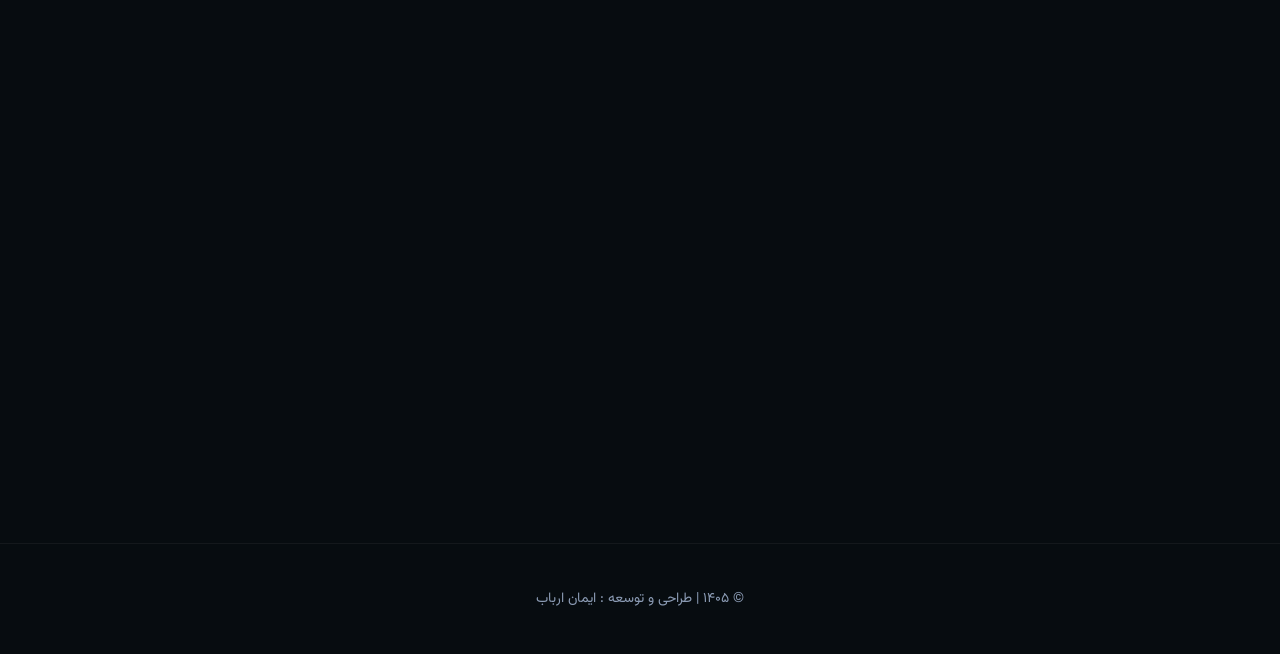
==== commit f3b38a00: "Upgrading Excel Skill" ====
--- a/fa/index.html
+++ b/fa/index.html
@@ -74,7 +74,7 @@
 
         <div class="hero-actions">
           <a href="#contact" class="btn primary">تماس با من</a>
-          <a href="https://github.com/arbabiman" target="_blank" class="btn github-btn"><i class='bx bxl-github'></i> پروژه‌ها</a>
+          <a href="https://github.com/iman-arbab" target="_blank" class="btn github-btn"><i class='bx bxl-github'></i> پروژه‌ها</a>
           
         </div>
 
@@ -132,7 +132,7 @@
 
         <div class="term-skill">
           <span class="term-name"><i class='bx bxs-spreadsheet'></i> Excel</span>
-          <span class="term-bar"><span class="solid">████</span><span class="dotted">░░░░░░</span></span>
+          <span class="term-bar"><span class="solid">█████</span><span class="dotted">░░░░░</span></span>
         </div>
 
         <div class="term-skill">
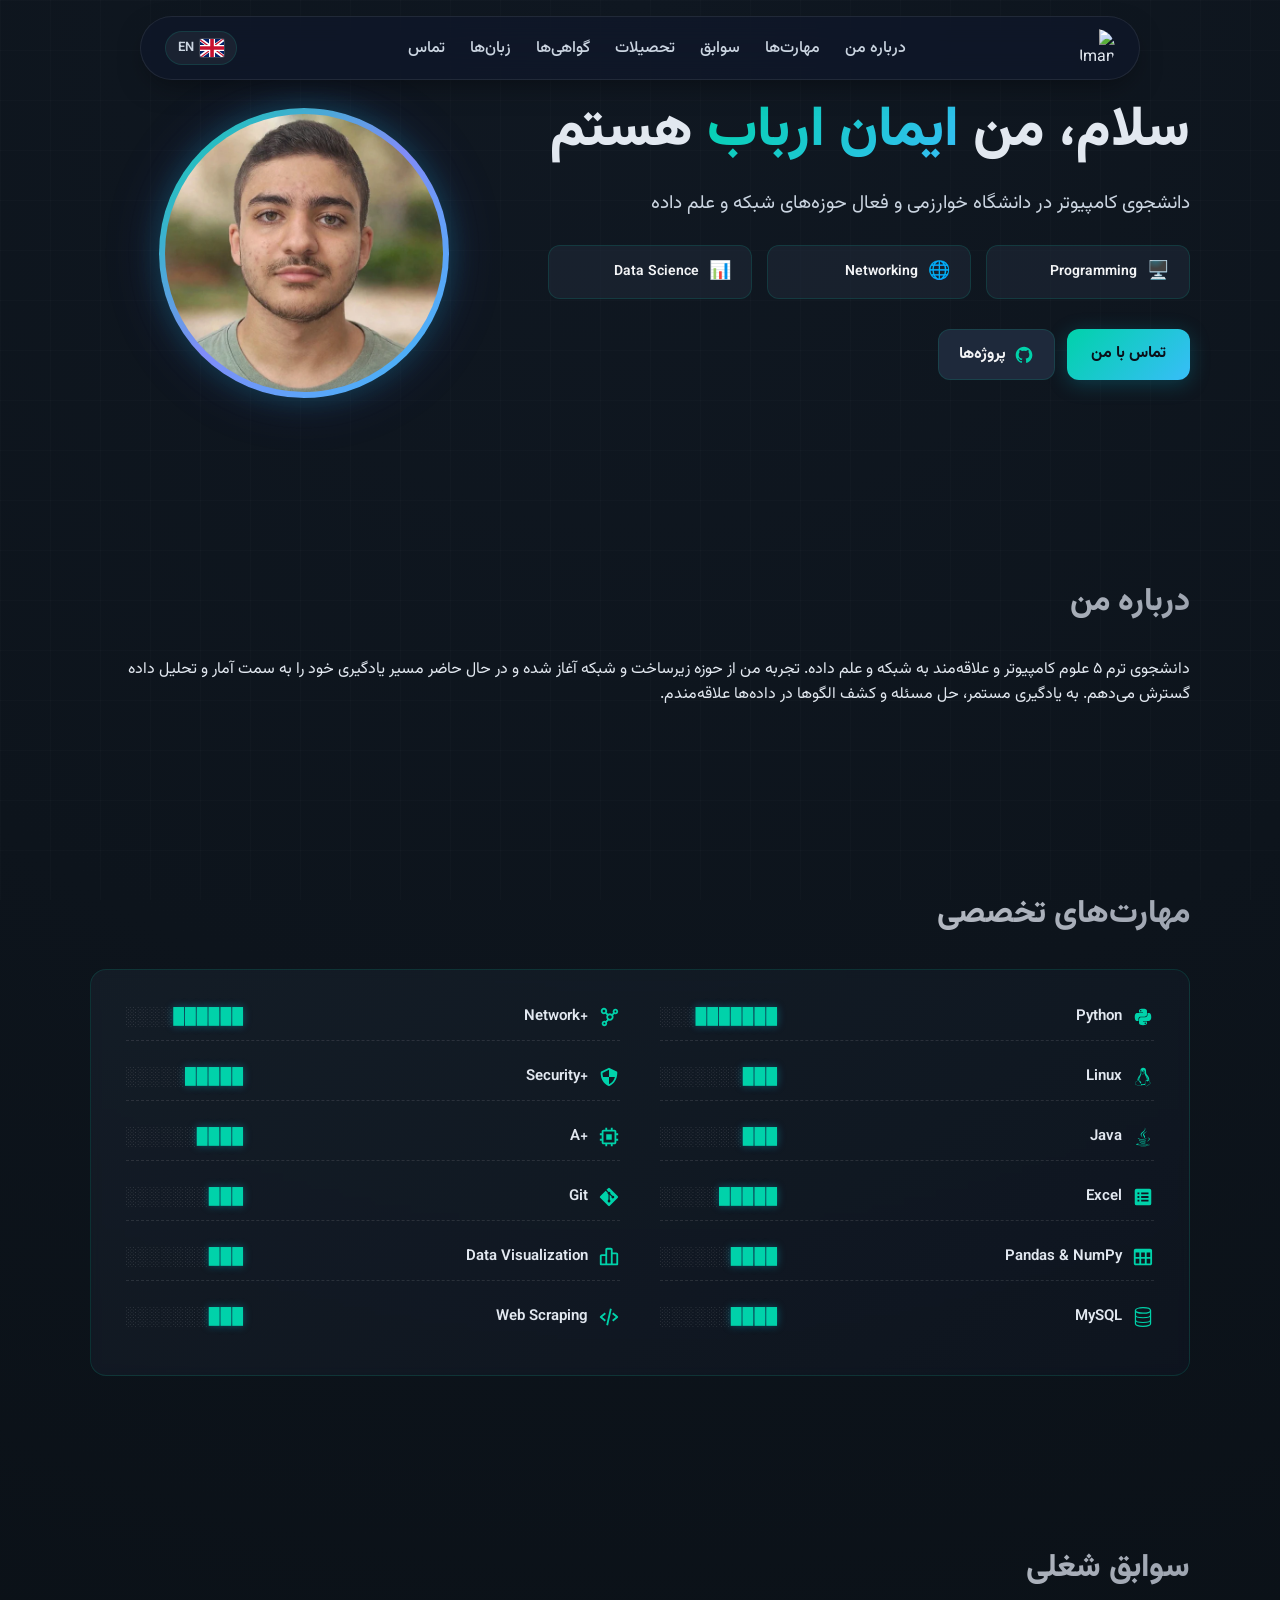
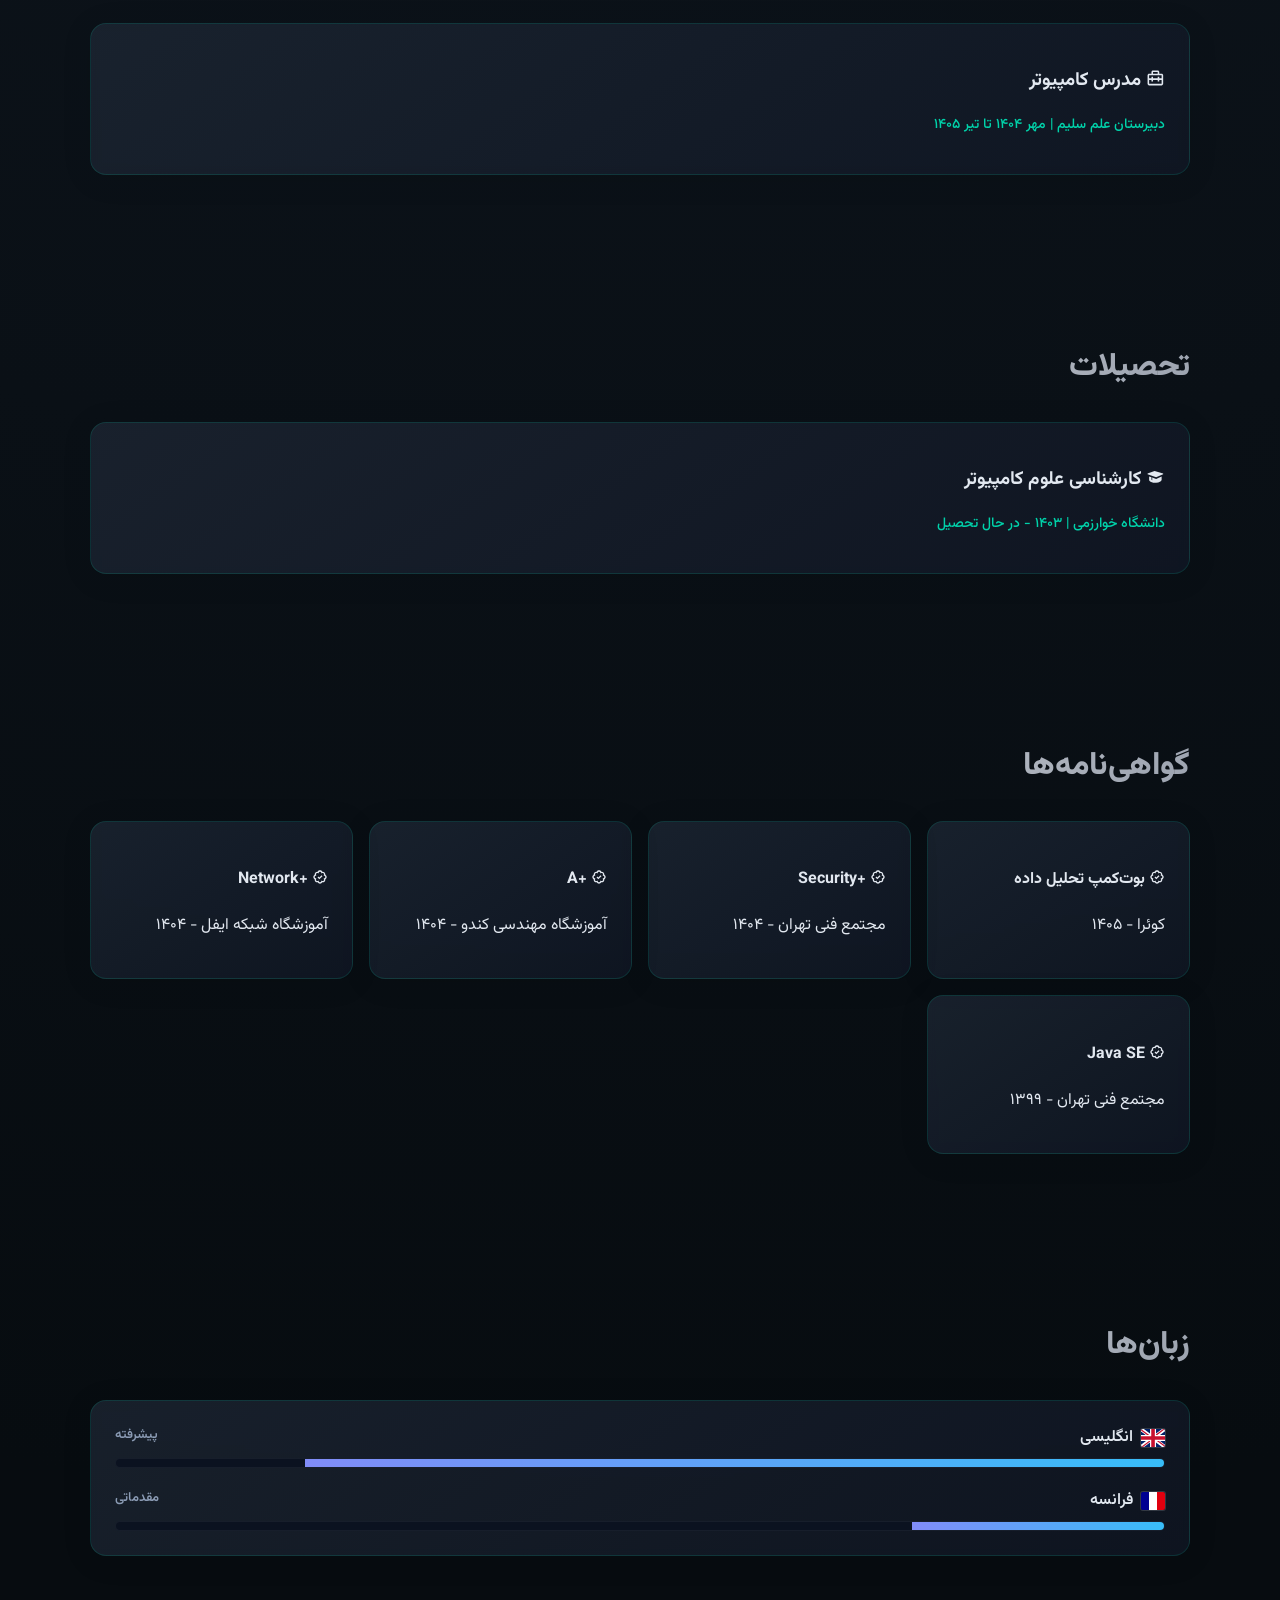
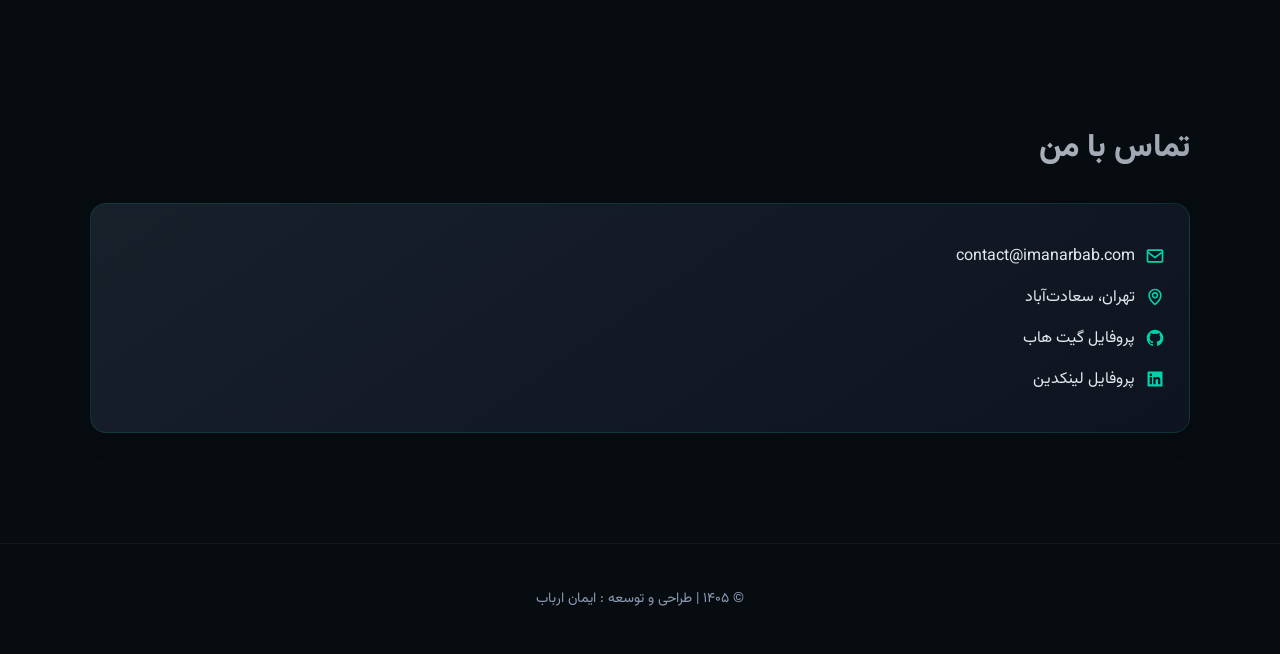
==== commit edf21983: "fixing flags demo - webp for profile - removing unused codes" ====
--- a/fa/index.html
+++ b/fa/index.html
@@ -14,14 +14,27 @@
   <link rel="alternate" hreflang="en" href="https://imanarbab.com/" />
   <link rel="alternate" hreflang="fa" href="https://imanarbab.com/fa/" />
   <link rel="alternate" hreflang="x-default" href="https://imanarbab.com/" />
+  <link rel="canonical" href="https://imanarbab.com/fa/" />
+  <meta property="og:type" content="website" />
+  <meta property="og:site_name" content="Iman Arbab" />
+  <meta property="og:title" content="ایمان ارباب | وب‌سایت شخصی" />
+  <meta property="og:description" content="پورتفولیوی شخصی ایمان ارباب - متخصص شبکه، علم داده و علوم کامپیوتر" />
+  <meta property="og:url" content="https://imanarbab.com/fa/" />
+  <meta property="og:locale" content="fa_IR" />
+  <meta property="og:locale:alternate" content="en_US" />
+  <meta property="og:image" content="https://imanarbab.com/favicon.png" />
+  <meta property="og:image:type" content="image/png" />
+  <meta property="og:image:width" content="512" />
+  <meta property="og:image:height" content="512" />
+  <meta property="og:image:alt" content="نشان ایمان ارباب" />
   <!-- Favicon -->
   <link rel="icon" type="image/png" href="../favicon.png">
   <link rel="apple-touch-icon" href="../favicon.png">
   <meta name="description" content="پورتفولیوی شخصی ایمان ارباب - متخصص شبکه، علم داده و علوم کامپیوتر">
   <link rel="preconnect" href="https://fonts.googleapis.com">
   <link rel="preconnect" href="https://fonts.gstatic.com" crossorigin>
-  <link href="https://fonts.googleapis.com/css2?family=Vazirmatn:wght@300;400;500;700;800&display=swap" rel="stylesheet">
-  <link href='https://unpkg.com/boxicons@2.1.4/css/boxicons.min.css' rel='stylesheet'>
+  <link href="https://fonts.googleapis.com/css2?family=Vazirmatn:wght@400;500;700;800&display=swap" rel="stylesheet">
+
   <link rel="stylesheet" href="../style.css" />
 </head>
 <body>
@@ -32,7 +45,7 @@
   <header class="header" id="home">
     <nav class="nav container">
       <a href="#home" class="logo">
-        <img src="../favicon.png" alt="Iman Arbab Logo" class="nav-logo-img">
+        <img src="../favicon.png" alt="Iman Arbab Logo" class="nav-logo-img" width="512" height="512">
       </a>
       <ul class="nav-links" id="navLinks">
         <li><a href="#about">درباره من</a></li>
@@ -44,8 +57,8 @@
         <li><a href="#contact">تماس</a></li>
       </ul>
       <div class="nav-controls">
-        <a href="/" class="lang-switch">🇬🇧 EN</a>
-        <button class="menu-btn" id="menuBtn"><i class='bx bx-menu'></i></button>
+        <a href="/" class="lang-switch" aria-label="تغییر زبان به انگلیسی"><img src="../assets/flags/gb.svg" class="country-flag" width="24" height="18" alt="" aria-hidden="true"> EN</a>
+        <button class="menu-btn" id="menuBtn" type="button" aria-label="منوی ناوبری" aria-expanded="false" aria-controls="navLinks"><svg class="icon bx bx-menu" viewBox="0 0 24 24" fill="currentColor" aria-hidden="true" focusable="false"><path d="M4 6h16v2H4zm0 5h16v2H4zm0 5h16v2H4z"/></svg></button>
       </div>
     </nav>
 
@@ -74,7 +87,7 @@
 
         <div class="hero-actions">
           <a href="#contact" class="btn primary">تماس با من</a>
-          <a href="https://github.com/iman-arbab" target="_blank" class="btn github-btn"><i class='bx bxl-github'></i> پروژه‌ها</a>
+          <a href="https://github.com/iman-arbab" target="_blank" rel="noopener" class="btn github-btn"><svg class="icon bx bxl-github" viewBox="0 0 24 24" fill="currentColor" aria-hidden="true" focusable="false"><path fill-rule="evenodd" clip-rule="evenodd" d="M12.026 2c-5.509 0-9.974 4.465-9.974 9.974 0 4.406 2.857 8.145 6.821 9.465.499.09.679-.217.679-.481 0-.237-.008-.865-.011-1.696-2.775.602-3.361-1.338-3.361-1.338-.452-1.152-1.107-1.459-1.107-1.459-.905-.619.069-.605.069-.605 1.002.07 1.527 1.028 1.527 1.028.89 1.524 2.336 1.084 2.902.829.091-.645.351-1.085.635-1.334-2.214-.251-4.542-1.107-4.542-4.93 0-1.087.389-1.979 1.024-2.675-.101-.253-.446-1.268.099-2.64 0 0 .837-.269 2.742 1.021a9.582 9.582 0 0 1 2.496-.336 9.554 9.554 0 0 1 2.496.336c1.906-1.291 2.742-1.021 2.742-1.021.545 1.372.203 2.387.099 2.64.64.696 1.024 1.587 1.024 2.675 0 3.833-2.33 4.675-4.552 4.922.355.308.675.916.675 1.846 0 1.334-.012 2.41-.012 2.737 0 .267.178.577.687.479C19.146 20.115 22 16.379 22 11.974 22 6.465 17.535 2 12.026 2z"/></svg> پروژه‌ها</a>
           
         </div>
 
@@ -82,72 +95,82 @@
 
       <div class="hero-image-outer">
         <div class="hero-image-wrap">
-          <img src="../profile.jpg" alt="عکس پروفایل ایمان ارباب" class="hero-image">
+          <img src="../profile.webp" alt="عکس پروفایل ایمان ارباب" class="hero-image" width="600" height="600" fetchpriority="high">
         </div>
       </div>
     </section>
   </header>
 
   <main>
-    <section id="about" class="section container hidden-animate">
+    <section id="about" class="section container reveal">
       <h2>درباره من</h2>
       <p>
         دانشجوی ترم ۵ علوم کامپیوتر و علاقه‌مند به شبکه و علم داده. تجربه من از حوزه زیرساخت و شبکه آغاز شده و در حال حاضر مسیر یادگیری خود را به سمت آمار و تحلیل داده گسترش می‌دهم. به یادگیری مستمر، حل مسئله و کشف الگوها در داده‌ها علاقه‌مندم.
       </p>
     </section>
 
-    <section id="skills" class="section container hidden-animate">
+    <section id="skills" class="section container reveal">
       <h2>مهارت‌های تخصصی</h2>
       <div class="terminal-skills-grid">
         
         <div class="term-skill">
-          <span class="term-name"><i class='bx bxl-python'></i> Python</span>
-          <span class="term-bar"><span class="solid">███████</span><span class="dotted">░░░</span></span>
-        </div>
-
-        <div class="term-skill">
-          <span class="term-name"><i class='bx bx-network-chart'></i> +Network</span>
-          <span class="term-bar"><span class="solid">██████</span><span class="dotted">░░░░</span></span>
-        </div>
-        
-        <div class="term-skill">
-          <span class="term-name"><i class='bx bxl-tux'></i> Linux</span>
-          <span class="term-bar"><span class="solid">███</span><span class="dotted">░░░░░░░</span></span>
-        </div>
-        
-        <div class="term-skill">
-          <span class="term-name"><i class='bx bx-shield-quarter'></i> +Security</span>
-          <span class="term-bar"><span class="solid">█████</span><span class="dotted">░░░░░</span></span>
-        </div>
-
-        <div class="term-skill">
-          <span class="term-name"><i class='bx bxl-java'></i> Java</span>
-          <span class="term-bar"><span class="solid">███</span><span class="dotted">░░░░░░░</span></span>
-        </div>
-
-        <div class="term-skill">
-          <span class="term-name"><i class='bx bx-chip'></i> +A</span>
-          <span class="term-bar"><span class="solid">████</span><span class="dotted">░░░░░░</span></span>
-        </div>
-
-        <div class="term-skill">
-          <span class="term-name"><i class='bx bxs-spreadsheet'></i> Excel</span>
-          <span class="term-bar"><span class="solid">█████</span><span class="dotted">░░░░░</span></span>
-        </div>
-
-        <div class="term-skill">
-          <span class="term-name"><i class='bx bxl-git'></i> Git</span>
-          <span class="term-bar"><span class="solid">███</span><span class="dotted">░░░░░░░</span></span>
-        </div>
-
-        <div class="term-skill">
-          <span class="term-name"><i class='bx bx-table'></i> Pandas &amp; NumPy</span>
-          <span class="term-bar"><span class="solid">████</span><span class="dotted">░░░░░░</span></span>
-        </div>
-
-        <div class="term-skill">
-          <span class="term-name"><i class='bx bx-bar-chart-alt-2'></i> Data Visualization</span>
-          <span class="term-bar"><span class="solid">███</span><span class="dotted">░░░░░░░</span></span>
+          <span class="term-name"><svg class="icon bx bxl-python" viewBox="0 0 24 24" fill="currentColor" aria-hidden="true" focusable="false"><path d="M9.585 11.692h4.328s2.432.039 2.432-2.35V5.391S16.714 3 11.936 3C7.362 3 7.647 4.983 7.647 4.983l.006 2.055h4.363v.617H5.92s-2.927-.332-2.927 4.282 2.555 4.45 2.555 4.45h1.524v-2.141s-.083-2.554 2.513-2.554zm-.056-5.74a.784.784 0 1 1 0-1.57.784.784 0 1 1 0 1.57z"/><path d="M18.452 7.532h-1.524v2.141s.083 2.554-2.513 2.554h-4.328s-2.432-.04-2.432 2.35v3.951s-.369 2.391 4.409 2.391c4.573 0 4.288-1.983 4.288-1.983l-.006-2.054h-4.363v-.617h6.097s2.927.332 2.927-4.282-2.555-4.451-2.555-4.451zm-3.981 10.436a.784.784 0 1 1 0 1.57.784.784 0 1 1 0-1.57z"/></svg> Python</span>
+          <span class="term-bar" aria-hidden="true"><span class="solid">███████</span><span class="dotted">░░░</span></span>
+          <span class="sr-only">سطح مهارت: ۷ از ۱۰</span>
+        </div>
+
+        <div class="term-skill">
+          <span class="term-name"><svg class="icon bx bx-network-chart" viewBox="0 0 24 24" fill="currentColor" aria-hidden="true" focusable="false"><path d="M19 3c-1.654 0-3 1.346-3 3 0 .502.136.968.354 1.385l-1.116 1.302A3.976 3.976 0 0 0 13 8c-.739 0-1.425.216-2.02.566L9.566 7.152A3.449 3.449 0 0 0 10 5.5C10 3.57 8.43 2 6.5 2S3 3.57 3 5.5 4.57 9 6.5 9c.601 0 1.158-.166 1.652-.434L9.566 9.98A3.972 3.972 0 0 0 9 12c0 .997.38 1.899.985 2.601l-1.692 1.692.025.025A2.962 2.962 0 0 0 7 16c-1.654 0-3 1.346-3 3s1.346 3 3 3 3-1.346 3-3c0-.476-.121-.919-.318-1.318l.025.025 1.954-1.954c.421.15.867.247 1.339.247 2.206 0 4-1.794 4-4a3.96 3.96 0 0 0-.439-1.785l1.253-1.462c.364.158.764.247 1.186.247 1.654 0 3-1.346 3-3s-1.346-3-3-3zM7 20a1 1 0 1 1 0-2 1 1 0 0 1 0 2zM5 5.5C5 4.673 5.673 4 6.5 4S8 4.673 8 5.5 7.327 7 6.5 7 5 6.327 5 5.5zm8 8.5c-1.103 0-2-.897-2-2s.897-2 2-2 2 .897 2 2-.897 2-2 2zm6-7a1 1 0 1 1 0-2 1 1 0 0 1 0 2z"/></svg> +Network</span>
+          <span class="term-bar" aria-hidden="true"><span class="solid">██████</span><span class="dotted">░░░░</span></span>
+          <span class="sr-only">سطح مهارت: ۶ از ۱۰</span>
+        </div>
+        
+        <div class="term-skill">
+          <span class="term-name"><svg class="icon bx bxl-tux" viewBox="0 0 24 24" fill="currentColor" aria-hidden="true" focusable="false"><path d="M12.642 8.084c-.364.189-.79.42-1.242.42s-.81-.209-1.066-.413c-.13-.101-.234-.202-.313-.276-.137-.108-.12-.259-.064-.254.094.012.108.136.168.191.08.075.18.172.302.269.243.192.567.38.973.38s.878-.238 1.167-.4c.163-.092.371-.256.541-.381.13-.095.125-.21.232-.198.107.013.028.127-.122.258a3.404 3.404 0 0 1-.576.404z"/><path d="M19.649 17.77c-.142-.16-.209-.456-.281-.771s-.153-.654-.411-.874l-.002-.001a1.054 1.054 0 0 0-.317-.192c.359-1.065.219-2.126-.145-3.084-.444-1.177-1.222-2.202-1.815-2.903-.664-.838-1.313-1.633-1.301-2.808.021-1.793.197-5.118-2.958-5.122a4.66 4.66 0 0 0-.401.017c-3.526.283-2.59 4.008-2.643 5.255-.064.912-.249 1.631-.877 2.523-.736.876-1.774 2.295-2.266 3.771-.232.697-.342 1.407-.241 2.08a1.9 1.9 0 0 0-.091.089c-.216.231-.376.511-.555.699-.166.167-.403.229-.664.323s-.547.231-.721.565l-.001.002a1 1 0 0 0-.108.484c0 .154.023.311.046.461.048.313.097.609.032.81-.206.564-.232.954-.087 1.237.146.284.444.409.783.479.676.141 1.592.106 2.314.489l.062-.117-.061.118c.773.404 1.557.547 2.182.405.454-.104.821-.374 1.011-.789.489-.002 1.025-.209 1.885-.256.583-.047 1.312.207 2.149.16a1.119 1.119 0 0 0 .099.264c.324.649.928.946 1.571.896s1.329-.43 1.883-1.089l-.102-.085.102.084c.527-.64 1.403-.905 1.984-1.255.29-.175.525-.395.544-.713.018-.318-.169-.675-.599-1.152zm-7.79-11.708c-.003-.234.036-.435.126-.639s.201-.351.358-.47.312-.174.494-.176h.009c.179 0 .332.053.489.167.159.116.274.261.366.463a1.493 1.493 0 0 1 .141.636c.002.235-.038.435-.127.639a1.23 1.23 0 0 1-.18.299l-.074-.033c-.089-.038-.167-.069-.237-.096s-.124-.044-.181-.064c.041-.049.122-.108.151-.181a.943.943 0 0 0 .072-.347l.002-.016a.953.953 0 0 0-.05-.337c-.038-.113-.086-.195-.155-.263s-.139-.099-.223-.101h-.011a.324.324 0 0 0-.217.086.618.618 0 0 0-.174.25.944.944 0 0 0-.072.348l-.001.015a.992.992 0 0 0 .014.2 2.463 2.463 0 0 0-.507-.171 1.681 1.681 0 0 1-.014-.19v-.019zm-2.144.052c-.012-.202.009-.376.064-.556s.13-.311.238-.418a.516.516 0 0 1 .349-.168h.03c.118 0 .225.04.335.127a.968.968 0 0 1 .284.389c.076.171.116.343.127.545v.002a1.51 1.51 0 0 1-.002.243c-.023.006-.046.014-.068.021-.128.044-.23.093-.328.158a.845.845 0 0 0 .003-.214v-.012a.95.95 0 0 0-.068-.274.523.523 0 0 0-.138-.203c-.052-.044-.1-.065-.153-.064l-.017.001c-.061.005-.11.034-.157.092a.536.536 0 0 0-.101.223.912.912 0 0 0-.019.293l.001.012c.01.103.031.189.067.275a.528.528 0 0 0 .166.224c-.059.045-.098.078-.146.113l-.11.081a.995.995 0 0 1-.229-.342 1.528 1.528 0 0 1-.128-.546v-.002zm.155 1.228c.187-.14.315-.234.402-.298.086-.063.121-.086.148-.112h.001c.14-.132.362-.374.699-.49.115-.04.245-.065.39-.066.275-.001.608.089 1.01.348.247.16.439.174.882.363h.001c.213.087.338.202.399.321.061.12.063.25.012.387-.103.273-.429.562-.887.705h-.001c-.224.072-.418.233-.647.364a1.449 1.449 0 0 1-.842.217 1.105 1.105 0 0 1-.374-.083 1.202 1.202 0 0 1-.27-.167c-.161-.131-.303-.295-.51-.416h-.002c-.333-.19-.515-.408-.573-.598-.057-.189-.003-.351.162-.475zm.131 13.018v.001c-.047.623-.398.961-.938 1.085-.539.123-1.27 0-1.999-.381h-.001c-.808-.427-1.768-.385-2.384-.514-.308-.064-.509-.161-.602-.341-.092-.18-.094-.494.102-1.028l.001-.002.001-.002c.097-.299.025-.626-.021-.934-.047-.307-.07-.586.034-.781l.001-.002c.135-.259.332-.352.576-.439.245-.088.534-.157.764-.386l.001-.001.001-.001c.212-.223.371-.503.557-.702.157-.167.314-.279.551-.28h.009c.041 0 .085.003.132.011.314.047.588.268.853.625l.762 1.389h.001c.202.423.631.89.994 1.365.362.475.644.952.607 1.317l-.002.001zm-.063-1.01a6.721 6.721 0 0 0-.333-.469 13.467 13.467 0 0 0-.229-.293c.151 0 .28-.024.384-.072a.486.486 0 0 0 .266-.274c.09-.242 0-.583-.288-.973-.29-.39-.778-.83-1.494-1.269-.527-.328-.821-.729-.959-1.165s-.119-.907-.013-1.373c.204-.894.729-1.762 1.063-2.308.09-.066.032.123-.339.811-.332.629-.953 2.081-.103 3.214a6.722 6.722 0 0 1 .538-2.398c.472-1.067 1.456-2.919 1.534-4.395.041.029.18.123.241.158.182.106.316.262.492.403.177.142.396.264.729.283l.093.003c.343 0 .61-.112.833-.239.242-.138.436-.292.618-.351h.001c.387-.122.694-.335.869-.585.302 1.186 1.001 2.897 1.45 3.733.239.443.715 1.385.92 2.52.13-.004.273.015.427.054.537-1.393-.455-2.892-.909-3.31-.184-.178-.192-.258-.102-.254.492.436 1.139 1.311 1.374 2.3.107.451.13.925.016 1.393.056.023.113.048.171.076.862.42 1.181.785 1.027 1.283-.05-.002-.1-.001-.148 0h-.014c.125-.395-.151-.687-.889-1.02-.764-.336-1.373-.303-1.476.379a1.302 1.302 0 0 0-.017.109c-.057.02-.114.045-.172.076-.358.197-.555.553-.664.99-.108.437-.14.964-.17 1.558-.019.298-.141.702-.266 1.129-1.249.897-2.986 1.283-4.461.276zm9.628.057c-.524.317-1.456.593-2.05 1.313-.517.615-1.146.952-1.7.996-.555.044-1.033-.186-1.315-.752v-.001l-.001-.003c-.175-.333-.102-.858.045-1.412.147-.554.359-1.123.388-1.585v-.001c.03-.592.063-1.11.163-1.509.1-.399.256-.669.533-.821l.039-.02c.031.513.285 1.036.734 1.149.491.129 1.199-.292 1.498-.636.06-.002.118-.006.175-.007.262-.006.481.009.707.205v.001h.001c.173.146.255.423.326.733.071.31.128.647.342.888h.001c.41.456.542.764.531.96-.011.198-.153.344-.417.502z"/><path d="M11.738 6.762c.015.048.093.04.138.063.04.02.071.065.116.066.042.001.107-.015.113-.057.008-.056-.073-.091-.126-.111-.067-.026-.153-.039-.216-.004-.014.008-.03.027-.025.043zm-.46 0c-.016.048-.094.04-.139.063-.039.02-.071.065-.115.066-.042.001-.108-.015-.114-.057-.007-.056.074-.091.126-.111.067-.026.153-.039.217-.004.015.008.03.027.025.043z"/></svg> Linux</span>
+          <span class="term-bar" aria-hidden="true"><span class="solid">███</span><span class="dotted">░░░░░░░</span></span>
+          <span class="sr-only">سطح مهارت: ۳ از ۱۰</span>
+        </div>
+        
+        <div class="term-skill">
+          <span class="term-name"><svg class="icon bx bx-shield-quarter" viewBox="0 0 24 24" fill="currentColor" aria-hidden="true" focusable="false"><path d="M20.995 6.9a.998.998 0 0 0-.548-.795l-8-4a1 1 0 0 0-.895 0l-8 4a1.002 1.002 0 0 0-.547.795c-.011.107-.961 10.767 8.589 15.014a.987.987 0 0 0 .812 0c9.55-4.247 8.6-14.906 8.589-15.014zM12 19.897V12H5.51a15.473 15.473 0 0 1-.544-4.365L12 4.118V12h6.46c-.759 2.74-2.498 5.979-6.46 7.897z"/></svg> +Security</span>
+          <span class="term-bar" aria-hidden="true"><span class="solid">█████</span><span class="dotted">░░░░░</span></span>
+          <span class="sr-only">سطح مهارت: ۵ از ۱۰</span>
+        </div>
+
+        <div class="term-skill">
+          <span class="term-name"><svg class="icon bx bxl-java" viewBox="0 0 24 24" fill="currentColor" aria-hidden="true" focusable="false"><path d="M9.37 17.51c-3.09.86 1.87 2.64 5.8 1a7.18 7.18 0 0 1-1.1-.54 11.59 11.59 0 0 1-4.16.18c-1.31-.15-.54-.64-.54-.64zm5.33-1.68a16.27 16.27 0 0 1-5.36.26c-1.31-.14-.45-.77-.45-.77-3.4 1.12 1.89 2.4 6.64 1a2.25 2.25 0 0 1-.83-.49zm1.82-9.73s-6.87 1.71-3.59 5.49a1.47 1.47 0 0 1-.25 2.12s2.46-1.27 1.33-2.86-1.86-2.22 2.51-4.75z"/><path d="M18.13 19.14s.56.46-.63.82c-2.27.69-9.43.9-11.42 0-.72-.31.62-.74 1-.83a2.54 2.54 0 0 1 .69-.08c-.8-.56-5.15 1.1-2.21 1.58 8.05 1.37 14.64-.56 12.57-1.49zm-2.76-4.88a7 7 0 0 1 .92-.49s-1.51.27-3 .4a28.11 28.11 0 0 1-4.82.05C6.09 13.91 9.74 13 9.74 13a6.81 6.81 0 0 0-3.16.75c-2.06 1.03 5.09 1.48 8.79.51zm.91 2.44a.39.39 0 0 1-.08.09c5-1.32 3.18-4.65.78-3.81a.71.71 0 0 0-.33.25s.14-.05.43-.12c1.22-.25 2.92 1.63-.8 3.59zM12 13c-.74-1.67-3.26-3.14 0-5.71C16.09 4.08 14 2 14 2c.84 3.31-3 4.31-4.34 6.37-.93 1.41.47 2.92 2.34 4.63z"/><path d="M16.41 21.32a29.75 29.75 0 0 1-9.14.14s.46.38 2.84.53c3.61.23 9.15-.12 9.29-1.83 0 0-.26.64-2.99 1.16z"/></svg> Java</span>
+          <span class="term-bar" aria-hidden="true"><span class="solid">███</span><span class="dotted">░░░░░░░</span></span>
+          <span class="sr-only">سطح مهارت: ۳ از ۱۰</span>
+        </div>
+
+        <div class="term-skill">
+          <span class="term-name"><svg class="icon bx bx-chip" viewBox="0 0 24 24" fill="currentColor" aria-hidden="true" focusable="false"><path d="M9 9h6v6H9z"/><path d="M20 6c0-1.103-.897-2-2-2h-2V2h-2v2h-4V2H8v2H6c-1.103 0-2 .897-2 2v2H2v2h2v4H2v2h2v2c0 1.103.897 2 2 2h2v2h2v-2h4v2h2v-2h2c1.103 0 2-.897 2-2v-2h2v-2h-2v-4h2V8h-2V6zM6 18V6h12l.002 12H6z"/></svg> +A</span>
+          <span class="term-bar" aria-hidden="true"><span class="solid">████</span><span class="dotted">░░░░░░</span></span>
+          <span class="sr-only">سطح مهارت: ۴ از ۱۰</span>
+        </div>
+
+        <div class="term-skill">
+          <span class="term-name"><svg class="icon bx bxs-spreadsheet" viewBox="0 0 24 24" fill="currentColor" aria-hidden="true" focusable="false"><path d="M3 5v14a2 2 0 0 0 2 2h14a2 2 0 0 0 2-2V5a2 2 0 0 0-2-2H5a2 2 0 0 0-2 2zm7 2h8v2h-8V7zm0 4h8v2h-8v-2zm0 4h8v2h-8v-2zM6 7h2v2H6V7zm0 4h2v2H6v-2zm0 4h2v2H6v-2z"/></svg> Excel</span>
+          <span class="term-bar" aria-hidden="true"><span class="solid">█████</span><span class="dotted">░░░░░</span></span>
+          <span class="sr-only">سطح مهارت: ۵ از ۱۰</span>
+        </div>
+
+        <div class="term-skill">
+          <span class="term-name"><svg class="icon bx bxl-git" viewBox="0 0 24 24" fill="currentColor" aria-hidden="true" focusable="false"><path d="m21.62 11.108-8.731-8.729a1.292 1.292 0 0 0-1.823 0L9.257 4.19l2.299 2.3a1.532 1.532 0 0 1 1.939 1.95l2.214 2.217a1.53 1.53 0 0 1 1.583 2.531c-.599.6-1.566.6-2.166 0a1.536 1.536 0 0 1-.337-1.662l-2.074-2.063V14.9c.146.071.286.169.407.29a1.537 1.537 0 0 1 0 2.166 1.536 1.536 0 0 1-2.174 0 1.528 1.528 0 0 1 0-2.164c.152-.15.322-.264.504-.339v-5.49a1.529 1.529 0 0 1-.83-2.008l-2.26-2.271-5.987 5.982c-.5.504-.5 1.32 0 1.824l8.731 8.729a1.286 1.286 0 0 0 1.821 0l8.69-8.689a1.284 1.284 0 0 0 .003-1.822"/></svg> Git</span>
+          <span class="term-bar" aria-hidden="true"><span class="solid">███</span><span class="dotted">░░░░░░░</span></span>
+          <span class="sr-only">سطح مهارت: ۳ از ۱۰</span>
+        </div>
+
+        <div class="term-skill">
+          <span class="term-name"><svg class="icon bx bx-table" viewBox="0 0 24 24" fill="currentColor" aria-hidden="true" focusable="false"><path d="M4 21h15.893c1.103 0 2-.897 2-2V5c0-1.103-.897-2-2-2H4c-1.103 0-2 .897-2 2v14c0 1.103.897 2 2 2zm0-2v-5h4v5H4zM14 7v5h-4V7h4zM8 7v5H4V7h4zm2 12v-5h4v5h-4zm6 0v-5h3.894v5H16zm3.893-7H16V7h3.893v5z"/></svg> Pandas &amp; NumPy</span>
+          <span class="term-bar" aria-hidden="true"><span class="solid">████</span><span class="dotted">░░░░░░</span></span>
+          <span class="sr-only">سطح مهارت: ۴ از ۱۰</span>
+        </div>
+
+        <div class="term-skill">
+          <span class="term-name"><svg class="icon bx bx-bar-chart-alt-2" viewBox="0 0 24 24" fill="currentColor" aria-hidden="true" focusable="false"><path d="M20 7h-4V4c0-1.103-.897-2-2-2h-4c-1.103 0-2 .897-2 2v5H4c-1.103 0-2 .897-2 2v9a1 1 0 0 0 1 1h18a1 1 0 0 0 1-1V9c0-1.103-.897-2-2-2zM4 11h4v8H4v-8zm6-1V4h4v15h-4v-9zm10 9h-4V9h4v10z"/></svg> Data Visualization</span>
+          <span class="term-bar" aria-hidden="true"><span class="solid">███</span><span class="dotted">░░░░░░░</span></span>
+          <span class="sr-only">سطح مهارت: ۳ از ۱۰</span>
         </div>
 
         <div class="term-skill">
@@ -156,66 +179,68 @@
             <ellipse cx="16" cy="6.5" rx="11" ry="4" fill="none" stroke="currentColor" stroke-width="1.8"/>
             <path d="M5 13c0 2.2 4.9 4 11 4s11-1.8 11-4M5 20c0 2.2 4.9 4 11 4s11-1.8 11-4" fill="none" stroke="currentColor" stroke-width="1.5"/>
           </svg> MySQL</span>
-          <span class="term-bar"><span class="solid">████</span><span class="dotted">░░░░░░</span></span>
-        </div>
-
-        <div class="term-skill">
-          <span class="term-name"><i class='bx bx-code-alt'></i> Web Scraping</span>
-          <span class="term-bar"><span class="solid">███</span><span class="dotted">░░░░░░░</span></span>
+          <span class="term-bar" aria-hidden="true"><span class="solid">████</span><span class="dotted">░░░░░░</span></span>
+          <span class="sr-only">سطح مهارت: ۴ از ۱۰</span>
+        </div>
+
+        <div class="term-skill">
+          <span class="term-name"><svg class="icon bx bx-code-alt" viewBox="0 0 24 24" fill="currentColor" aria-hidden="true" focusable="false"><path d="m7.375 16.781 1.25-1.562L4.601 12l4.024-3.219-1.25-1.562-5 4a1 1 0 0 0 0 1.562l5 4zm9.25-9.562-1.25 1.562L19.399 12l-4.024 3.219 1.25 1.562 5-4a1 1 0 0 0 0-1.562l-5-4zm-1.649-4.003-4 18-1.953-.434 4-18z"/></svg> Web Scraping</span>
+          <span class="term-bar" aria-hidden="true"><span class="solid">███</span><span class="dotted">░░░░░░░</span></span>
+          <span class="sr-only">سطح مهارت: ۳ از ۱۰</span>
         </div>
 
       </div>
     </section>
          
 
-    <section id="experience" class="section container hidden-animate">
+    <section id="experience" class="section container reveal">
       <h2>سوابق شغلی</h2>
       <article class="card hover-lift">
-        <h3><i class='bx bx-briefcase-alt-2'></i> مدرس کامپیوتر</h3>
+        <h3><svg class="icon bx bx-briefcase-alt-2" viewBox="0 0 24 24" fill="currentColor" aria-hidden="true" focusable="false"><path d="M20 6h-3V4c0-1.103-.897-2-2-2H9c-1.103 0-2 .897-2 2v2H4c-1.103 0-2 .897-2 2v11c0 1.103.897 2 2 2h16c1.103 0 2-.897 2-2V8c0-1.103-.897-2-2-2zm-5-2v2H9V4h6zM4 8h16v4h-3v-2h-2v2H9v-2H7v2H4V8zm0 11v-5h3v2h2v-2h6v2h2v-2h3.001v5H4z"/></svg> مدرس کامپیوتر</h3>
         <p class="meta">دبیرستان علم سلیم | مهر ۱۴۰۴ تا تیر ۱۴۰۵</p>
       </article>
     </section>
 
-    <section id="education" class="section container hidden-animate">
+    <section id="education" class="section container reveal">
       <h2>تحصیلات</h2>
       <article class="card hover-lift">
-        <h3><i class='bx bxs-graduation'></i> کارشناسی علوم کامپیوتر</h3>
+        <h3><svg class="icon bx bxs-graduation" viewBox="0 0 24 24" fill="currentColor" aria-hidden="true" focusable="false"><path d="M2 7v1l11 4 9-4V7L11 4z"/><path d="M4 11v4.267c0 1.621 4.001 3.893 9 3.734 4-.126 6.586-1.972 7-3.467.024-.089.037-.178.037-.268V11L13 14l-5-1.667v3.213l-1-.364V12l-3-1z"/></svg> کارشناسی علوم کامپیوتر</h3>
         <p class="meta">دانشگاه خوارزمی | ۱۴۰۳ - در حال تحصیل</p>
       </article>
     </section>
 
-    <section id="certificates" class="section container hidden-animate">
+    <section id="certificates" class="section container reveal">
       <h2>گواهی‌نامه‌ها</h2>
       <div class="grid">
-        <article class="card hover-lift"><h4><i class='bx bx-badge-check'></i> بوت‌کمپ تحلیل داده</h4><p>کوئرا - ۱۴۰۵</p></article>
-        <article class="card hover-lift"><h4><i class='bx bx-badge-check'></i> +Security</h4><p>مجتمع فنی تهران - ۱۴۰۴</p></article>
-        <article class="card hover-lift"><h4><i class='bx bx-badge-check'></i> +A</h4><p>آموزشگاه مهندسی کندو - ۱۴۰۴</p></article>
-        <article class="card hover-lift"><h4><i class='bx bx-badge-check'></i> +Network</h4><p>آموزشگاه شبکه ایفل - ۱۴۰۴</p></article>
-        <article class="card hover-lift"><h4><i class='bx bx-badge-check'></i> Java SE</h4><p>مجتمع فنی تهران - ۱۳۹۹</p></article>
-      </div>
-    </section>
-
-    <section id="languages" class="section container hidden-animate">
+        <article class="card hover-lift"><h4><svg class="icon bx bx-badge-check" viewBox="0 0 24 24" fill="currentColor" aria-hidden="true" focusable="false"><path d="M4.035 15.479A3.976 3.976 0 0 0 4 16c0 2.378 2.138 4.284 4.521 3.964C9.214 21.198 10.534 22 12 22s2.786-.802 3.479-2.036C17.857 20.284 20 18.378 20 16c0-.173-.012-.347-.035-.521C21.198 14.786 22 13.465 22 12s-.802-2.786-2.035-3.479C19.988 8.347 20 8.173 20 8c0-2.378-2.143-4.288-4.521-3.964C14.786 2.802 13.466 2 12 2s-2.786.802-3.479 2.036C6.138 3.712 4 5.622 4 8c0 .173.012.347.035.521C2.802 9.214 2 10.535 2 12s.802 2.786 2.035 3.479zm1.442-5.403 1.102-.293-.434-1.053A1.932 1.932 0 0 1 6 8c0-1.103.897-2 2-2 .247 0 .499.05.73.145l1.054.434.293-1.102a1.99 1.99 0 0 1 3.846 0l.293 1.102 1.054-.434C15.501 6.05 15.753 6 16 6c1.103 0 2 .897 2 2 0 .247-.05.5-.145.73l-.434 1.053 1.102.293a1.993 1.993 0 0 1 0 3.848l-1.102.293.434 1.053c.095.23.145.483.145.73 0 1.103-.897 2-2 2-.247 0-.499-.05-.73-.145l-1.054-.434-.293 1.102a1.99 1.99 0 0 1-3.846 0l-.293-1.102-1.054.434A1.935 1.935 0 0 1 8 18c-1.103 0-2-.897-2-2 0-.247.05-.5.145-.73l.434-1.053-1.102-.293a1.993 1.993 0 0 1 0-3.848z"/><path d="m15.742 10.71-1.408-1.42-3.331 3.299-1.296-1.296-1.414 1.414 2.704 2.704z"/></svg> بوت‌کمپ تحلیل داده</h4><p>کوئرا - ۱۴۰۵</p></article>
+        <article class="card hover-lift"><h4><svg class="icon bx bx-badge-check" viewBox="0 0 24 24" fill="currentColor" aria-hidden="true" focusable="false"><path d="M4.035 15.479A3.976 3.976 0 0 0 4 16c0 2.378 2.138 4.284 4.521 3.964C9.214 21.198 10.534 22 12 22s2.786-.802 3.479-2.036C17.857 20.284 20 18.378 20 16c0-.173-.012-.347-.035-.521C21.198 14.786 22 13.465 22 12s-.802-2.786-2.035-3.479C19.988 8.347 20 8.173 20 8c0-2.378-2.143-4.288-4.521-3.964C14.786 2.802 13.466 2 12 2s-2.786.802-3.479 2.036C6.138 3.712 4 5.622 4 8c0 .173.012.347.035.521C2.802 9.214 2 10.535 2 12s.802 2.786 2.035 3.479zm1.442-5.403 1.102-.293-.434-1.053A1.932 1.932 0 0 1 6 8c0-1.103.897-2 2-2 .247 0 .499.05.73.145l1.054.434.293-1.102a1.99 1.99 0 0 1 3.846 0l.293 1.102 1.054-.434C15.501 6.05 15.753 6 16 6c1.103 0 2 .897 2 2 0 .247-.05.5-.145.73l-.434 1.053 1.102.293a1.993 1.993 0 0 1 0 3.848l-1.102.293.434 1.053c.095.23.145.483.145.73 0 1.103-.897 2-2 2-.247 0-.499-.05-.73-.145l-1.054-.434-.293 1.102a1.99 1.99 0 0 1-3.846 0l-.293-1.102-1.054.434A1.935 1.935 0 0 1 8 18c-1.103 0-2-.897-2-2 0-.247.05-.5.145-.73l.434-1.053-1.102-.293a1.993 1.993 0 0 1 0-3.848z"/><path d="m15.742 10.71-1.408-1.42-3.331 3.299-1.296-1.296-1.414 1.414 2.704 2.704z"/></svg> +Security</h4><p>مجتمع فنی تهران - ۱۴۰۴</p></article>
+        <article class="card hover-lift"><h4><svg class="icon bx bx-badge-check" viewBox="0 0 24 24" fill="currentColor" aria-hidden="true" focusable="false"><path d="M4.035 15.479A3.976 3.976 0 0 0 4 16c0 2.378 2.138 4.284 4.521 3.964C9.214 21.198 10.534 22 12 22s2.786-.802 3.479-2.036C17.857 20.284 20 18.378 20 16c0-.173-.012-.347-.035-.521C21.198 14.786 22 13.465 22 12s-.802-2.786-2.035-3.479C19.988 8.347 20 8.173 20 8c0-2.378-2.143-4.288-4.521-3.964C14.786 2.802 13.466 2 12 2s-2.786.802-3.479 2.036C6.138 3.712 4 5.622 4 8c0 .173.012.347.035.521C2.802 9.214 2 10.535 2 12s.802 2.786 2.035 3.479zm1.442-5.403 1.102-.293-.434-1.053A1.932 1.932 0 0 1 6 8c0-1.103.897-2 2-2 .247 0 .499.05.73.145l1.054.434.293-1.102a1.99 1.99 0 0 1 3.846 0l.293 1.102 1.054-.434C15.501 6.05 15.753 6 16 6c1.103 0 2 .897 2 2 0 .247-.05.5-.145.73l-.434 1.053 1.102.293a1.993 1.993 0 0 1 0 3.848l-1.102.293.434 1.053c.095.23.145.483.145.73 0 1.103-.897 2-2 2-.247 0-.499-.05-.73-.145l-1.054-.434-.293 1.102a1.99 1.99 0 0 1-3.846 0l-.293-1.102-1.054.434A1.935 1.935 0 0 1 8 18c-1.103 0-2-.897-2-2 0-.247.05-.5.145-.73l.434-1.053-1.102-.293a1.993 1.993 0 0 1 0-3.848z"/><path d="m15.742 10.71-1.408-1.42-3.331 3.299-1.296-1.296-1.414 1.414 2.704 2.704z"/></svg> +A</h4><p>آموزشگاه مهندسی کندو - ۱۴۰۴</p></article>
+        <article class="card hover-lift"><h4><svg class="icon bx bx-badge-check" viewBox="0 0 24 24" fill="currentColor" aria-hidden="true" focusable="false"><path d="M4.035 15.479A3.976 3.976 0 0 0 4 16c0 2.378 2.138 4.284 4.521 3.964C9.214 21.198 10.534 22 12 22s2.786-.802 3.479-2.036C17.857 20.284 20 18.378 20 16c0-.173-.012-.347-.035-.521C21.198 14.786 22 13.465 22 12s-.802-2.786-2.035-3.479C19.988 8.347 20 8.173 20 8c0-2.378-2.143-4.288-4.521-3.964C14.786 2.802 13.466 2 12 2s-2.786.802-3.479 2.036C6.138 3.712 4 5.622 4 8c0 .173.012.347.035.521C2.802 9.214 2 10.535 2 12s.802 2.786 2.035 3.479zm1.442-5.403 1.102-.293-.434-1.053A1.932 1.932 0 0 1 6 8c0-1.103.897-2 2-2 .247 0 .499.05.73.145l1.054.434.293-1.102a1.99 1.99 0 0 1 3.846 0l.293 1.102 1.054-.434C15.501 6.05 15.753 6 16 6c1.103 0 2 .897 2 2 0 .247-.05.5-.145.73l-.434 1.053 1.102.293a1.993 1.993 0 0 1 0 3.848l-1.102.293.434 1.053c.095.23.145.483.145.73 0 1.103-.897 2-2 2-.247 0-.499-.05-.73-.145l-1.054-.434-.293 1.102a1.99 1.99 0 0 1-3.846 0l-.293-1.102-1.054.434A1.935 1.935 0 0 1 8 18c-1.103 0-2-.897-2-2 0-.247.05-.5.145-.73l.434-1.053-1.102-.293a1.993 1.993 0 0 1 0-3.848z"/><path d="m15.742 10.71-1.408-1.42-3.331 3.299-1.296-1.296-1.414 1.414 2.704 2.704z"/></svg> +Network</h4><p>آموزشگاه شبکه ایفل - ۱۴۰۴</p></article>
+        <article class="card hover-lift"><h4><svg class="icon bx bx-badge-check" viewBox="0 0 24 24" fill="currentColor" aria-hidden="true" focusable="false"><path d="M4.035 15.479A3.976 3.976 0 0 0 4 16c0 2.378 2.138 4.284 4.521 3.964C9.214 21.198 10.534 22 12 22s2.786-.802 3.479-2.036C17.857 20.284 20 18.378 20 16c0-.173-.012-.347-.035-.521C21.198 14.786 22 13.465 22 12s-.802-2.786-2.035-3.479C19.988 8.347 20 8.173 20 8c0-2.378-2.143-4.288-4.521-3.964C14.786 2.802 13.466 2 12 2s-2.786.802-3.479 2.036C6.138 3.712 4 5.622 4 8c0 .173.012.347.035.521C2.802 9.214 2 10.535 2 12s.802 2.786 2.035 3.479zm1.442-5.403 1.102-.293-.434-1.053A1.932 1.932 0 0 1 6 8c0-1.103.897-2 2-2 .247 0 .499.05.73.145l1.054.434.293-1.102a1.99 1.99 0 0 1 3.846 0l.293 1.102 1.054-.434C15.501 6.05 15.753 6 16 6c1.103 0 2 .897 2 2 0 .247-.05.5-.145.73l-.434 1.053 1.102.293a1.993 1.993 0 0 1 0 3.848l-1.102.293.434 1.053c.095.23.145.483.145.73 0 1.103-.897 2-2 2-.247 0-.499-.05-.73-.145l-1.054-.434-.293 1.102a1.99 1.99 0 0 1-3.846 0l-.293-1.102-1.054.434A1.935 1.935 0 0 1 8 18c-1.103 0-2-.897-2-2 0-.247.05-.5.145-.73l.434-1.053-1.102-.293a1.993 1.993 0 0 1 0-3.848z"/><path d="m15.742 10.71-1.408-1.42-3.331 3.299-1.296-1.296-1.414 1.414 2.704 2.704z"/></svg> Java SE</h4><p>مجتمع فنی تهران - ۱۳۹۹</p></article>
+      </div>
+    </section>
+
+    <section id="languages" class="section container reveal">
       <h2>زبان‌ها</h2>
       <div class="card">
         <div class="lang-row">
-          <div class="lang-title">🇬🇧 انگلیسی <span>پیشرفته</span></div>
-          <div class="progress"><div style="width: 82%"></div></div>
+          <div class="lang-title"><span class="lang-name"><img src="../assets/flags/gb.svg" class="country-flag" width="24" height="18" alt="" aria-hidden="true"> انگلیسی</span><span class="lang-level">پیشرفته</span></div>
+          <div class="progress" aria-hidden="true"><div style="width: 82%"></div></div>
         </div>
         <div class="lang-row">
-          <div class="lang-title">🇫🇷 فرانسه <span>مقدماتی</span></div>
-          <div class="progress"><div style="width: 24%"></div></div>
-        </div>
-      </div>
-    </section>
-
-    <section id="contact" class="section container hidden-animate">
+          <div class="lang-title"><span class="lang-name"><img src="../assets/flags/fr.svg" class="country-flag" width="24" height="18" alt="" aria-hidden="true"> فرانسه</span><span class="lang-level">مقدماتی</span></div>
+          <div class="progress" aria-hidden="true"><div style="width: 24%"></div></div>
+        </div>
+      </div>
+    </section>
+
+    <section id="contact" class="section container reveal">
       <h2>تماس با من</h2>
       <div class="card contact-card">
-        <p><i class='bx bx-envelope'></i> <a href="mailto:contact@imanarbab.com">contact@imanarbab.com</a></p>
-        <p><i class='bx bx-map'></i> تهران، سعادت‌آباد</p>
-        <p><i class='bx bxl-github'></i> <a href="https://github.com/iman-arbab" target="_blank">پروفایل گیت هاب</a></p>
-        <p><i class='bx bxl-linkedin-square'></i> <a href="https://www.linkedin.com/in/iman-arbab/" target="_blank">پروفایل لینکدین</a></p>
+        <p><svg class="icon bx bx-envelope" viewBox="0 0 24 24" fill="currentColor" aria-hidden="true" focusable="false"><path d="M20 4H4c-1.103 0-2 .897-2 2v12c0 1.103.897 2 2 2h16c1.103 0 2-.897 2-2V6c0-1.103-.897-2-2-2zm0 2v.511l-8 6.223-8-6.222V6h16zM4 18V9.044l7.386 5.745a.994.994 0 0 0 1.228 0L20 9.044 20.002 18H4z"/></svg> <a href="mailto:contact@imanarbab.com">contact@imanarbab.com</a></p>
+        <p><svg class="icon bx bx-map" viewBox="0 0 24 24" fill="currentColor" aria-hidden="true" focusable="false"><path d="M12 14c2.206 0 4-1.794 4-4s-1.794-4-4-4-4 1.794-4 4 1.794 4 4 4zm0-6c1.103 0 2 .897 2 2s-.897 2-2 2-2-.897-2-2 .897-2 2-2z"/><path d="M11.42 21.814a.998.998 0 0 0 1.16 0C12.884 21.599 20.029 16.44 20 10c0-4.411-3.589-8-8-8S4 5.589 4 9.995c-.029 6.445 7.116 11.604 7.42 11.819zM12 4c3.309 0 6 2.691 6 6.005.021 4.438-4.388 8.423-6 9.73-1.611-1.308-6.021-5.294-6-9.735 0-3.309 2.691-6 6-6z"/></svg> تهران، سعادت‌آباد</p>
+        <p><svg class="icon bx bxl-github" viewBox="0 0 24 24" fill="currentColor" aria-hidden="true" focusable="false"><path fill-rule="evenodd" clip-rule="evenodd" d="M12.026 2c-5.509 0-9.974 4.465-9.974 9.974 0 4.406 2.857 8.145 6.821 9.465.499.09.679-.217.679-.481 0-.237-.008-.865-.011-1.696-2.775.602-3.361-1.338-3.361-1.338-.452-1.152-1.107-1.459-1.107-1.459-.905-.619.069-.605.069-.605 1.002.07 1.527 1.028 1.527 1.028.89 1.524 2.336 1.084 2.902.829.091-.645.351-1.085.635-1.334-2.214-.251-4.542-1.107-4.542-4.93 0-1.087.389-1.979 1.024-2.675-.101-.253-.446-1.268.099-2.64 0 0 .837-.269 2.742 1.021a9.582 9.582 0 0 1 2.496-.336 9.554 9.554 0 0 1 2.496.336c1.906-1.291 2.742-1.021 2.742-1.021.545 1.372.203 2.387.099 2.64.64.696 1.024 1.587 1.024 2.675 0 3.833-2.33 4.675-4.552 4.922.355.308.675.916.675 1.846 0 1.334-.012 2.41-.012 2.737 0 .267.178.577.687.479C19.146 20.115 22 16.379 22 11.974 22 6.465 17.535 2 12.026 2z"/></svg> <a href="https://github.com/iman-arbab" target="_blank" rel="noopener">پروفایل گیت هاب</a></p>
+        <p><svg class="icon bx bxl-linkedin-square" viewBox="0 0 24 24" fill="currentColor" aria-hidden="true" focusable="false"><path d="M20 3H4a1 1 0 0 0-1 1v16a1 1 0 0 0 1 1h16a1 1 0 0 0 1-1V4a1 1 0 0 0-1-1zM8.339 18.337H5.667v-8.59h2.672v8.59zM7.003 8.574a1.548 1.548 0 1 1 0-3.096 1.548 1.548 0 0 1 0 3.096zm11.335 9.763h-2.669V14.16c0-.996-.018-2.277-1.388-2.277-1.39 0-1.601 1.086-1.601 2.207v4.248h-2.667v-8.59h2.56v1.174h.037c.355-.675 1.227-1.387 2.524-1.387 2.704 0 3.203 1.778 3.203 4.092v4.71z"/></svg> <a href="https://www.linkedin.com/in/iman-arbab/" target="_blank" rel="noopener">پروفایل لینکدین</a></p>
       </div>
     </section>
   </main>
--- a/style.css
+++ b/style.css
@@ -2,7 +2,6 @@
 :root {
   --bg: #070c10;        /* زغال‌سنگی با تهونِ آبیِ سرد */
   --bg-soft: #101822;   /* دودیِ سرد (هاله‌ی نوریِ کاملاً خنثی و جذاب) */
-  --card: #17212b;      /* کارت‌های تیره و یکدست */
   --text: #e2e8f0;      /* سفیدِ ماتِ استخوانی */
   --muted: #8b9bb4;     /* خاکستریِ سرد */
 
@@ -25,7 +24,6 @@
   position: relative;
 }
 
-/* لایه گرید پس‌زمینه مهندسی و مدرن (تغییر بند ۲) */
 body::before{
   content:"";
   position:fixed;
@@ -44,7 +42,7 @@
   padding: 70px 0;
   scroll-margin-top: 90px; /* فوت کوزه‌گری: وقتی روی لینک‌های منو کلیک می‌کنی، تگ h2 دقیقاً زیرِ کپسول وایسه، نه پشتش! */
 }
-h2{margin-bottom:30px;font-size:32px; font-weight: 800; background: linear-gradient(135deg, #fff 0%, #9ca3af 100%); -webkit-background-clip: text; -webkit-text-fill-color: transparent;}
+h2{margin-bottom:30px;font-size:32px; font-weight: 800; background: linear-gradient(135deg, #fff 0%, #9ca3af 100%); -webkit-background-clip: text; background-clip: text; -webkit-text-fill-color: transparent;}
 
 /* ناوبری هوشمند */
 .nav {
@@ -68,46 +66,11 @@
   transition: transform 0.3s ease;
 }
 
-.logo {
-  font-weight: 800;
-  font-size: 18px;
-  background: linear-gradient(90deg, #fff, var(--accent));
-  -webkit-background-clip: text;
-  -webkit-text-fill-color: transparent;
-}
 .nav-links{display:flex;gap:25px;list-style:none;margin:0;padding:0}
 .nav-links a{color:#cbd5e1; font-weight: 500; transition: 0.2s;}
 .nav-links a:hover{color:var(--primary)}
-.menu-btn{display:none;background:none;border:none;color:#fff;font-size:28px}
-
-/* استایل بخش پروفایل و اطلاعات دانشجویی (تغییر بند ۱۰) */
-.identity-badge {
-  display: flex;
-  flex-direction: column;
-  gap: 6px;
-  margin-bottom: 20px;
-}
-.badge-tag {
-  align-self: flex-start;
-  background: rgba(6, 182, 212, 0.1);
-  color: var(--primary);
-  border: 1px solid rgba(6, 182, 212, 0.2);
-  padding: 4px 12px;
-  border-radius: 8px;
-  font-size: 13px;
-  font-weight: 700;
-  letter-spacing: 0.5px;
-}
-.badge-sub {
-  color: var(--muted);
-  font-size: 14px;
-  font-weight: 500;
-}
-.university-text {
-  margin: 2px 0 0;
-  font-size: 13px;
-  color: var(--violet);
-}
+.menu-btn{display:none;background:none;border:none;color:#fff;font-size:28px;cursor:pointer}
+.nav-controls{display:flex;align-items:center;gap:12px}
 
 .hero {
   display: grid;
@@ -117,7 +80,7 @@
   padding: 96px 0 70px; /* پدینگ بالا از 56 به 96 افزایش پیدا کرد تا نره زیر منو */
 }
 .hero h1{font-size:clamp(34px,4.5vw,56px);line-height:1.3;margin:0 0 15px; font-weight: 800;}
-.hero h1 span{background: linear-gradient(135deg, var(--primary) 0%, var(--accent) 100%); -webkit-background-clip: text; -webkit-text-fill-color: transparent;}
+.hero h1 span{background: linear-gradient(135deg, var(--primary) 0%, var(--accent) 100%); -webkit-background-clip: text; background-clip: text; -webkit-text-fill-color: transparent;}
 .lead{font-size:19px; color: #cbd5e1; line-height: 1.7;}
 
 /* ستون‌های ۳ گانه هویتی فوری */
@@ -143,13 +106,7 @@
 .btn{padding:12px 24px;border-radius:12px;font-weight:700; transition: 0.25s;}
 .btn.primary{background: linear-gradient(135deg, var(--primary) 0%, var(--accent) 100%); color:#0b0f19; box-shadow: 0 4px 20px rgba(6, 182, 212, 0.25);}
 .btn.primary:hover{transform: translateY(-2px); box-shadow: 0 6px 24px rgba(6, 182, 212, 0.4);}
-.btn.ghost{border:1px solid var(--border);color:#cbd5e1; background: rgba(255,255,255,0.02);}
-.btn.ghost:hover{background: rgba(255,255,255,0.07); color: #fff;}
-
-.hero-mini{display:flex;flex-wrap:wrap;gap:20px;color:#cbd5e1;font-size:14px}
-.hero-mini i{color:var(--primary);margin-left:4px; font-size: 16px;}
-
-/* دایره‌ای کردن پروفایل و ایجاد افکت گلو پریمیوم (تغییر بند ۳) */
+
 .hero-image-outer {
   display: flex;
   justify-content: center;
@@ -169,7 +126,6 @@
   background: var(--bg);
 }
 
-/* ساختار جدید و پویای کارت‌ها (تغییر بند ۴) */
 .card{
   background: linear-gradient(145deg, rgba(31, 41, 55, 0.7) 0%, rgba(17, 24, 39, 0.7) 100%);
   border:1px solid var(--border);
@@ -187,7 +143,6 @@
 
 .meta{color:var(--primary);font-size:14px;margin-top:4px; font-weight: 500;}
 
-/* ارتقای جدی بخش مهارت‌ها و پروگرس بارها (تغییر بند ۵) */
 /* استایل جدید مهارت‌ها با تم ترمینال (مستطیل‌های توپر و نقطه چین) */
 .terminal-skills-grid {
   display: grid;
@@ -221,7 +176,7 @@
   font-size: 15px;
 }
 
-.term-name i {
+.term-name .icon {
   color: var(--primary);
   font-size: 22px;
 }
@@ -241,6 +196,18 @@
   letter-spacing: 1px;
 }
 
+.sr-only {
+  position: absolute;
+  width: 1px;
+  height: 1px;
+  padding: 0;
+  margin: -1px;
+  overflow: hidden;
+  clip-path: inset(50%);
+  white-space: nowrap;
+  border: 0;
+}
+
 .term-bar .solid {
   color: var(--primary); /* رنگ اصلی (فیروزه‌ای) برای مستطیل‌های پر */
   text-shadow: 0 0 8px rgba(6, 182, 212, 0.4);
@@ -274,11 +241,14 @@
   gap:16px;
 }
 
+
 /* بخش زبان‌ها */
 .lang-row{margin-bottom:20px}
 .lang-row:last-child{margin-bottom:0}
 .lang-title{display:flex;justify-content:space-between;margin-bottom:8px; font-weight: 600;}
-.lang-title span { color: var(--muted); font-size: 13px; }
+.lang-title .lang-level { color: var(--muted); font-size: 13px; }
+.lang-name{display:inline-flex;align-items:center;gap:8px}
+.country-flag{display:inline-block;width:24px;height:18px;flex-shrink:0;object-fit:cover;border-radius:2px;box-shadow:0 0 0 1px rgba(255,255,255,0.15)}
 .progress{
   width:100%;height:10px;background:#0b1220;border-radius:999px;overflow:hidden;
   border:1px solid rgba(255,255,255,0.05);
@@ -289,7 +259,7 @@
 }
 
 .contact-card p{display:flex;align-items:center;gap:10px; font-size: 16px;}
-.contact-card i{color:var(--primary); font-size: 20px;}
+.contact-card .icon{color:var(--primary); font-size: 20px;}
 
 .footer{
   border-top:1px solid rgba(255,255,255,0.05);
@@ -300,27 +270,33 @@
   font-size: 14px;
 }
 
-/* کلاس‌های سیستم انیمیشن ورود هوشمند (تغییر بند ۸) */
-.hidden-animate {
+.reveal {
+  transition: opacity 0.8s cubic-bezier(0.4, 0, 0.2, 1), transform 0.8s cubic-bezier(0.4, 0, 0.2, 1);
+}
+.reveal-pending {
   opacity: 0;
   transform: translateY(30px);
-  transition: opacity 0.8s cubic-bezier(0.4, 0, 0.2, 1), transform 0.8s cubic-bezier(0.4, 0, 0.2, 1);
-}
-.show-animate {
-  opacity: 1;
-  transform: translateY(0);
+}
+.nav-hidden { transform: translateY(-150%); }
+.nav:focus-within { transform: translateY(0); }
+.icon {
+  display: inline-block;
+  width: 1em;
+  height: 1em;
+  flex-shrink: 0;
+  fill: currentColor;
+  vertical-align: -0.125em;
 }
 
 /* ریسپانسیو اختصاصی موبایل */
 @media (max-width:850px){
   .hero{grid-template-columns:1fr; text-align: center; gap: 35px; padding-top: 120px;}
-  .identity-badge { align-items: center; }
-  .badge-tag { align-self: center; }
+
   .hero-pillars { flex-direction: column; gap: 10px; }
   .hero-actions{justify-content: center;}
-  .hero-mini{justify-content: center;}
+
   .hero-image-wrap{width:230px;height:230px}
-  
+
   .menu-btn{display:block}
   .nav-links {
     position: absolute;
@@ -355,7 +331,7 @@
   transition: 0.25s;
 }
 
-.btn.github-btn i {
+.btn.github-btn .icon {
   font-size: 20px;
   color: var(--primary); /* آیکون گیت‌هاب فیروزه‌ای لود می‌شود */
 }
@@ -391,7 +367,6 @@
   font-weight: 600;
   color: #cbd5e1;
   transition: all 0.3s ease;
-  margin-right: 15px; /* فاصله از دکمه منو در موبایل */
 }
 
 .lang-switch:hover {
@@ -401,26 +376,8 @@
   transform: translateY(-2px);
 }
 
-/* فونت اختصاصی برای صفحه انگلیسی */
-[dir="ltr"] {
-  font-family: 'Inter', "Vazirmatn", sans-serif;
-}
-
-/* تنظیم جایگاه دکمه زبان در موبایل */
-@media (max-width: 850px) {
-  .nav-controls {
-    display: flex;
-    align-items: center;
-  }
-}
 /* استایل لوگوی تصویری در منو */
-.logo {
-  display: flex;
-  align-items: center;
-  /* حذف بک‌گراند گرادیانت قبلی که برای متن بود تا روی عکس تاثیر نگذارد */
-  background: none; 
-  -webkit-text-fill-color: initial;
-}
+.logo { display: flex; align-items: center; }
 
 .nav-logo-img {
   height: 38px; /* ارتفاع دقیق و متناسب برای منوی کپسولی */
@@ -432,4 +389,10 @@
 .nav-logo-img:hover {
   transform: scale(1.08); /* افکت بزرگ‌نمایی ملایم هنگام هاور */
   box-shadow: 0 0 15px rgba(0, 210, 170, 0.4); /* هاله نور سبز کله‌غازی ملایم */
-}+}
+@media (prefers-reduced-motion: reduce) {
+  html { scroll-behavior: auto; }
+  *, *::before, *::after { transition: none !important; animation: none !important; }
+  .reveal-pending { opacity: 1; transform: none; }
+  .hover-lift:hover, .btn:hover, .lang-switch:hover, .nav-logo-img:hover { transform: none; }
+}
